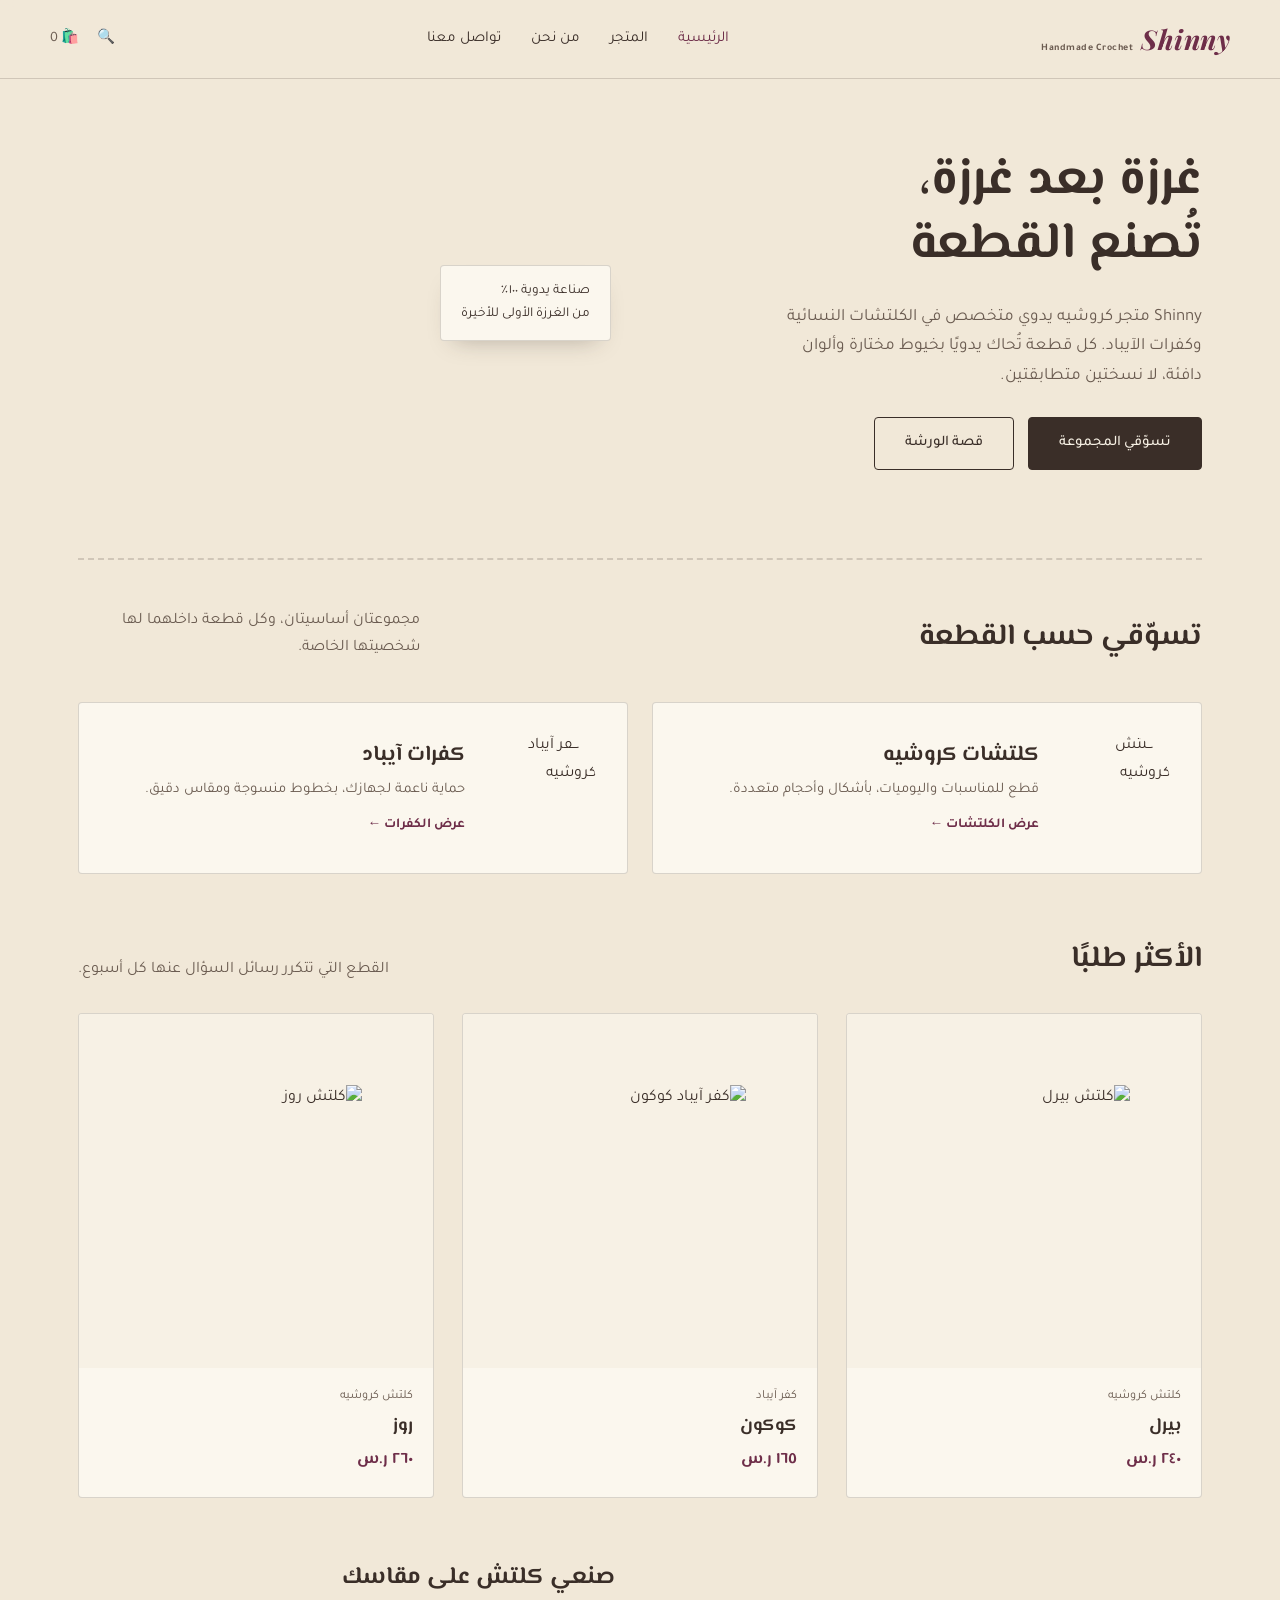
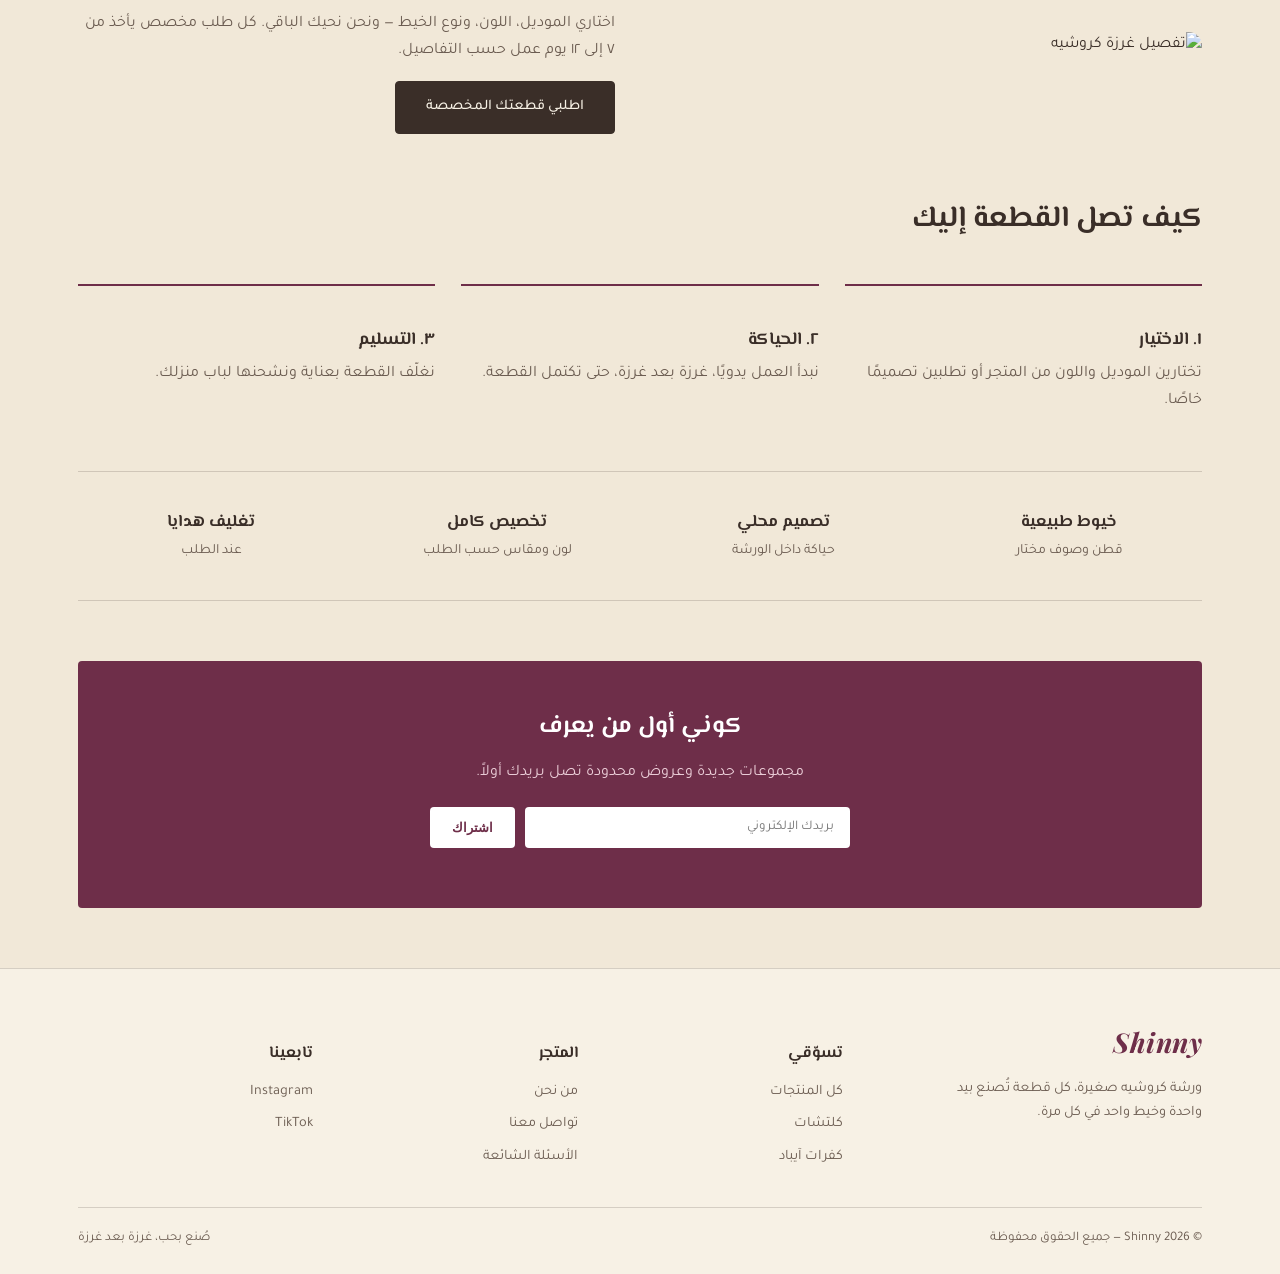
==== index.html @ a29f2c4e "Add files via upload" ====
<!DOCTYPE html>
<html lang="ar" dir="rtl">
<head>
<meta charset="UTF-8">
<meta name="viewport" content="width=device-width, initial-scale=1.0">
<title>Shinny | كروشيه يدوي بالكامل</title>
<meta name="description" content="Shinny: كلتشات وكفرات آيباد كروشيه، مصنوعة يدويًا قطعة بقطعة.">
<link rel="stylesheet" href="style.css">
</head>
<body>

<header class="site-header">
  <div class="wrap header-row">
    <a href="index.html" class="logo"><em>Shinny</em><span>Handmade Crochet</span></a>
    <nav class="main-nav">
      <ul>
        <li><a href="index.html" class="active">الرئيسية</a></li>
        <li><a href="shop.html">المتجر</a></li>
        <li><a href="about.html">من نحن</a></li>
        <li><a href="contact.html">تواصل معنا</a></li>
      </ul>
    </nav>
    <div class="header-icons">
      <span>🔍</span><span>🛍️ 0</span>
    </div>
    <button class="burger" aria-label="القائمة">☰</button>
  </div>
</header>

<main class="wrap">

  <section class="hero">
    <div>
      <h1>غرزة بعد غرزة، تُصنع القطعة</h1>
      <p class="lede">Shinny متجر كروشيه يدوي متخصص في الكلتشات النسائية وكفرات الآيباد. كل قطعة تُحاك يدويًا بخيوط مختارة وألوان دافئة، لا نسختين متطابقتين.</p>
      <div style="display:flex; gap:14px; margin-top:26px; flex-wrap:wrap;">
        <a href="shop.html" class="btn btn-dark">تسوّقي المجموعة</a>
        <a href="about.html" class="btn btn-outline">قصة الورشة</a>
      </div>
    </div>
    <div class="hero-art">
      <img src="assets/hero-motif.svg" alt="غرزة كروشيه دائرية">
      <div class="tag">صناعة يدوية ١٠٠٪<br>من الغرزة الأولى للأخيرة</div>
    </div>
  </section>

  <hr class="stitch-rule">

  <section>
    <div class="section-head">
      <h2>تسوّقي حسب القطعة</h2>
      <p>مجموعتان أساسيتان، وكل قطعة داخلهما لها شخصيتها الخاصة.</p>
    </div>
    <div class="cat-grid">
      <a class="cat-card" href="shop.html#clutch">
        <img src="assets/clutch-rose.svg" alt="كلتش كروشيه">
        <div>
          <h3>كلتشات كروشيه</h3>
          <p>قطع للمناسبات واليوميات، بأشكال وأحجام متعددة.</p>
          <span class="go">عرض الكلتشات ←</span>
        </div>
      </a>
      <a class="cat-card" href="shop.html#ipad">
        <img src="assets/case-mira.svg" alt="كفر آيباد كروشيه">
        <div>
          <h3>كفرات آيباد</h3>
          <p>حماية ناعمة لجهازك، بخطوط منسوجة ومقاس دقيق.</p>
          <span class="go">عرض الكفرات ←</span>
        </div>
      </a>
    </div>
  </section>

  <section>
    <div class="section-head">
      <h2>الأكثر طلبًا</h2>
      <p>القطع التي تتكرر رسائل السؤال عنها كل أسبوع.</p>
    </div>
    <div class="product-grid">

      <a class="product-card" href="product.html?item=pearl">
        <div class="thumb"><img src="assets/clutch-pearl.svg" alt="كلتش بيرل"></div>
        <div class="product-body">
          <span class="kicker">كلتش كروشيه</span>
          <h3>بيرل</h3>
          <span class="price">٢٤٠ ر.س</span>
        </div>
      </a>

      <a class="product-card" href="product.html?item=cocoon">
        <div class="thumb"><img src="assets/case-cocoon.svg" alt="كفر آيباد كوكون"></div>
        <div class="product-body">
          <span class="kicker">كفر آيباد</span>
          <h3>كوكون</h3>
          <span class="price">١٦٥ ر.س</span>
        </div>
      </a>

      <a class="product-card" href="product.html?item=rose">
        <div class="thumb"><img src="assets/clutch-rose.svg" alt="كلتش روز"></div>
        <div class="product-body">
          <span class="kicker">كلتش كروشيه</span>
          <h3>روز</h3>
          <span class="price">٢٦٠ ر.س</span>
        </div>
      </a>

    </div>
  </section>

  <section class="split">
    <img src="assets/clutch-hala.svg" alt="تفصيل غرزة كروشيه">
    <div>
      <h2>صنعي كلتش على مقاسك</h2>
      <p>اختاري الموديل، اللون، ونوع الخيط — ونحن نحيك الباقي. كل طلب مخصص يأخذ من ٧ إلى ١٢ يوم عمل حسب التفاصيل.</p>
      <a href="contact.html" class="btn btn-dark">اطلبي قطعتك المخصصة</a>
    </div>
  </section>

  <section>
    <div class="section-head"><h2>كيف تصل القطعة إليك</h2></div>
    <div class="steps">
      <div class="step">
        <h4>١. الاختيار</h4>
        <p>تختارين الموديل واللون من المتجر أو تطلبين تصميمًا خاصًا.</p>
      </div>
      <div class="step">
        <h4>٢. الحياكة</h4>
        <p>نبدأ العمل يدويًا، غرزة بعد غرزة، حتى تكتمل القطعة.</p>
      </div>
      <div class="step">
        <h4>٣. التسليم</h4>
        <p>نغلّف القطعة بعناية ونشحنها لباب منزلك.</p>
      </div>
    </div>
  </section>

  <div class="info-bar">
    <div><strong>خيوط طبيعية</strong>قطن وصوف مختار</div>
    <div><strong>تصميم محلي</strong>حياكة داخل الورشة</div>
    <div><strong>تخصيص كامل</strong>لون ومقاس حسب الطلب</div>
    <div><strong>تغليف هدايا</strong>عند الطلب</div>
  </div>

  <section class="newsletter">
    <h2>كوني أول من يعرف</h2>
    <p>مجموعات جديدة وعروض محدودة تصل بريدك أولاً.</p>
    <form data-demo-form>
      <input type="email" placeholder="بريدك الإلكتروني" required>
      <button type="submit">اشتراك</button>
    </form>
    <p class="form-note" style="margin-top:10px; color:#fff; font-size:.85rem;"></p>
  </section>

</main>

<footer class="site-footer">
  <div class="wrap">
    <div class="footer-grid">
      <div>
        <a href="index.html" class="logo"><em>Shinny</em></a>
        <p style="margin-top:12px;">ورشة كروشيه صغيرة، كل قطعة تُصنع بيد واحدة وخيط واحد في كل مرة.</p>
      </div>
      <div>
        <h4>تسوّقي</h4>
        <ul>
          <li><a href="shop.html">كل المنتجات</a></li>
          <li><a href="shop.html#clutch">كلتشات</a></li>
          <li><a href="shop.html#ipad">كفرات آيباد</a></li>
        </ul>
      </div>
      <div>
        <h4>المتجر</h4>
        <ul>
          <li><a href="about.html">من نحن</a></li>
          <li><a href="contact.html">تواصل معنا</a></li>
          <li><a href="contact.html#faq">الأسئلة الشائعة</a></li>
        </ul>
      </div>
      <div>
        <h4>تابعينا</h4>
        <ul>
          <li><a href="#">Instagram</a></li>
          <li><a href="#">TikTok</a></li>
        </ul>
      </div>
    </div>
    <div class="footer-bottom">
      <span>© 2026 Shinny — جميع الحقوق محفوظة</span>
      <span>صُنع بحب، غرزة بعد غرزة</span>
    </div>
  </div>
</footer>

<script src="script.js"></script>
</body>
</html>
---- style.css ----
@import url('https://fonts.googleapis.com/css2?family=El+Messiri:wght@500;600;700&family=Tajawal:wght@300;400;500;700&family=Playfair+Display:ital@1&display=swap');

:root{
  --bg: #F1E8D8;
  --bg-soft: #F7F1E5;
  --ink: #3A2E28;
  --ink-soft: #6B5C51;
  --rose: #B15578;
  --rose-deep: #6E2E49;
  --olive: #7C8C4C;
  --mustard: #B9822F;
  --line: rgba(58,46,40,.18);
  --card: #FBF7EE;
  --radius: 4px;
  --maxw: 1180px;
}

*{ box-sizing:border-box; }
html{ scroll-behavior:smooth; }
body{
  margin:0;
  background:var(--bg);
  color:var(--ink);
  font-family:'Tajawal', sans-serif;
  font-size:16px;
  line-height:1.7;
  direction:rtl;
}
h1,h2,h3, .logo, .price, .stitch-label{ font-family:'El Messiri', 'Tajawal', sans-serif; }
h1,h2,h3{ margin:0 0 .5em; font-weight:700; color:var(--ink); }
p{ margin:0 0 1em; color:var(--ink-soft); }
a{ color:inherit; text-decoration:none; }
img, svg{ display:block; max-width:100%; }
ul{ margin:0; padding:0; list-style:none; }

.wrap{ max-width:var(--maxw); margin:0 auto; padding:0 28px; }

/* ---- stitched divider ---- */
.stitch-rule{
  border:none;
  border-top:2px dashed var(--line);
  margin:3rem 0;
}

/* ---- header ---- */
.site-header{
  position:sticky; top:0; z-index:50;
  background:rgba(241,232,216,.92);
  backdrop-filter:blur(6px);
  border-bottom:1px solid var(--line);
}
.header-row{
  display:flex; align-items:center; justify-content:space-between;
  padding:16px 0;
}
.logo{
  font-size:1.7rem; font-weight:700; letter-spacing:.5px;
  display:flex; align-items:baseline; gap:8px;
}
.logo em{
  font-family:'Playfair Display', serif; font-style:italic; color:var(--rose-deep);
  direction:ltr;
}
.logo span{ font-size:.62rem; color:var(--ink-soft); font-family:'Tajawal'; }
.main-nav ul{ display:flex; gap:30px; }
.main-nav a{
  font-size:.95rem; color:var(--ink); position:relative; padding:4px 0;
}
.main-nav a.active, .main-nav a:hover{ color:var(--rose-deep); }
.header-icons{ display:flex; gap:18px; font-size:.9rem; color:var(--ink-soft); }
.burger{ display:none; background:none; border:none; font-size:1.4rem; color:var(--ink); cursor:pointer; }

@media (max-width:820px){
  .main-nav{
    position:absolute; inset-inline:0; top:100%;
    background:var(--bg-soft); border-bottom:1px solid var(--line);
    padding:10px 0; display:none;
  }
  .main-nav.open{ display:block; }
  .main-nav ul{ flex-direction:column; gap:0; }
  .main-nav a{ display:block; padding:12px 28px; border-top:1px solid var(--line); }
  .burger{ display:block; }
}

/* ---- buttons ---- */
.btn{
  display:inline-block; padding:13px 30px; border-radius:var(--radius);
  border:1.5px solid var(--ink); font-size:.92rem; font-weight:500;
  transition:background .2s, color .2s;
}
.btn-dark{ background:var(--ink); color:var(--bg-soft); border-color:var(--ink); }
.btn-dark:hover{ background:var(--rose-deep); border-color:var(--rose-deep); }
.btn-outline:hover{ background:var(--ink); color:var(--bg-soft); }

/* ---- hero ---- */
.hero{
  display:grid; grid-template-columns:1.05fr .95fr; gap:40px; align-items:center;
  padding:70px 0 40px;
}
.hero h1{ font-size:clamp(2.1rem, 4vw, 3.4rem); line-height:1.25; max-width:11.5ch; }
.hero p.lede{ font-size:1.08rem; max-width:44ch; }
.hero-art{ position:relative; }
.hero-art img, .hero-art svg{ border-radius:50%; box-shadow:0 30px 60px -25px rgba(58,46,40,.4); }
.hero-art .tag{
  position:absolute; bottom:-18px; right:-18px;
  background:var(--card); border:1px solid var(--line);
  padding:14px 20px; border-radius:var(--radius);
  font-size:.85rem; box-shadow:0 12px 24px -14px rgba(58,46,40,.35);
}
@media (max-width:820px){
  .hero{ grid-template-columns:1fr; padding-top:36px; text-align:center; }
  .hero p.lede{ margin-inline:auto; }
  .hero-art{ order:-1; max-width:320px; margin:0 auto 20px; }
}

/* ---- section headings ---- */
.section-head{ display:flex; justify-content:space-between; align-items:end; margin-bottom:28px; gap:20px; flex-wrap:wrap; }
.section-head h2{ font-size:1.85rem; margin:0; }
.section-head p{ margin:0; max-width:38ch; }

/* ---- category tiles ---- */
.cat-grid{ display:grid; grid-template-columns:1fr 1fr; gap:24px; margin:40px 0 60px; }
.cat-card{
  position:relative; background:var(--card); border:1px solid var(--line); border-radius:var(--radius);
  padding:30px; display:flex; align-items:center; gap:22px; overflow:hidden;
}
.cat-card img, .cat-card svg{ width:110px; height:110px; flex:none; border-radius:50%; }
.cat-card h3{ font-size:1.35rem; margin-bottom:.2em; }
.cat-card p{ font-size:.92rem; margin-bottom:.6em; }
.cat-card .go{ font-size:.85rem; color:var(--rose-deep); font-weight:700; }
@media (max-width:700px){ .cat-grid{ grid-template-columns:1fr; } }

/* ---- product grid ---- */
.filter-row{ display:flex; gap:10px; margin-bottom:30px; flex-wrap:wrap; }
.filter-row button{
  background:none; border:1.5px solid var(--line); border-radius:20px; padding:8px 20px;
  font-family:'Tajawal'; font-size:.88rem; color:var(--ink-soft); cursor:pointer;
}
.filter-row button.active{ background:var(--ink); border-color:var(--ink); color:var(--bg-soft); }

.product-grid{ display:grid; grid-template-columns:repeat(3, 1fr); gap:28px; }
@media (max-width:900px){ .product-grid{ grid-template-columns:repeat(2, 1fr); } }
@media (max-width:560px){ .product-grid{ grid-template-columns:1fr; } }

.product-card{ background:var(--card); border:1px solid var(--line); border-radius:var(--radius); overflow:hidden; }
.product-card .thumb{ aspect-ratio:1/1; background:var(--bg-soft); display:flex; align-items:center; justify-content:center; padding:26px; }
.product-card .thumb img, .product-card .thumb svg{ width:70%; height:70%; }
.product-body{ padding:18px 20px 22px; }
.product-body .kicker{ font-size:.78rem; color:var(--ink-soft); margin-bottom:.3em; display:block; }
.product-body h3{ font-size:1.12rem; margin-bottom:.25em; }
.product-body .price{ font-size:1.02rem; color:var(--rose-deep); font-weight:700; }
.product-body .desc{ font-size:.88rem; margin:.4em 0 .8em; }

/* ---- feature split ---- */
.split{ display:grid; grid-template-columns:1fr 1fr; gap:50px; align-items:center; padding:60px 0; }
.split img, .split svg{ border-radius:16px; }
@media (max-width:820px){ .split{ grid-template-columns:1fr; padding:40px 0; } }

/* ---- steps ---- */
.steps{ display:grid; grid-template-columns:repeat(3,1fr); gap:26px; margin:40px 0; }
.step{ border-top:2px solid var(--rose-deep); padding-top:16px; }
.step h4{ font-family:'El Messiri'; font-size:1.1rem; margin-bottom:.3em; }
@media (max-width:700px){ .steps{ grid-template-columns:1fr; } }

/* ---- testimonials / info bar ---- */
.info-bar{ display:grid; grid-template-columns:repeat(4,1fr); gap:20px; padding:36px 0; border-top:1px solid var(--line); border-bottom:1px solid var(--line); }
.info-bar div{ text-align:center; font-size:.88rem; color:var(--ink-soft); }
.info-bar strong{ display:block; font-family:'El Messiri'; font-size:1.05rem; color:var(--ink); margin-bottom:.2em; }
@media (max-width:700px){ .info-bar{ grid-template-columns:1fr 1fr; } }

/* ---- newsletter ---- */
.newsletter{ background:var(--rose-deep); color:#F6E9EC; border-radius:var(--radius); padding:46px 40px; text-align:center; margin:60px 0; }
.newsletter h2{ color:#fff; }
.newsletter p{ color:#EBCED8; }
.newsletter form{ display:flex; gap:10px; max-width:420px; margin:20px auto 0; }
.newsletter input{ flex:1; padding:12px 16px; border-radius:var(--radius); border:none; font-family:'Tajawal'; }
.newsletter button{ padding:12px 22px; border-radius:var(--radius); border:none; background:#fff; color:var(--rose-deep); font-weight:700; cursor:pointer; }

/* ---- footer ---- */
.site-footer{ background:var(--bg-soft); border-top:1px solid var(--line); padding:50px 0 24px; margin-top:40px; }
.footer-grid{ display:grid; grid-template-columns:1.4fr 1fr 1fr 1fr; gap:30px; margin-bottom:30px; }
.footer-grid h4{ font-family:'El Messiri'; font-size:1rem; margin-bottom:.8em; }
.footer-grid li{ margin-bottom:.55em; font-size:.9rem; color:var(--ink-soft); }
.footer-grid p{ font-size:.9rem; max-width:32ch; }
.footer-bottom{ display:flex; justify-content:space-between; flex-wrap:wrap; gap:10px; font-size:.82rem; color:var(--ink-soft); border-top:1px solid var(--line); padding-top:20px; }
@media (max-width:820px){ .footer-grid{ grid-template-columns:1fr 1fr; } }

/* ---- page header (inner pages) ---- */
.page-head{ padding:56px 0 30px; text-align:center; }
.page-head p{ max-width:50ch; margin:0 auto; }
.breadcrumb{ font-size:.82rem; color:var(--ink-soft); margin-bottom:10px; }

/* ---- product detail ---- */
.detail{ display:grid; grid-template-columns:1fr 1fr; gap:56px; padding:20px 0 60px; }
.detail .gallery-main{ background:var(--card); border-radius:var(--radius); padding:40px; }
.detail .gallery-thumbs{ display:flex; gap:12px; margin-top:14px; }
.detail .gallery-thumbs > div{ width:70px; height:70px; border-radius:8px; background:var(--card); border:1.5px solid var(--line); padding:10px; cursor:pointer; }
.detail .gallery-thumbs > div.active{ border-color:var(--rose-deep); }
.detail-info .price{ font-size:1.5rem; display:block; margin:.3em 0 1em; }
.swatches{ display:flex; gap:10px; margin:14px 0 24px; }
.swatch{ width:34px; height:34px; border-radius:50%; border:2px solid #fff; box-shadow:0 0 0 1.5px var(--line); cursor:pointer; }
.acc{ border-top:1px solid var(--line); }
.acc-item{ border-bottom:1px solid var(--line); padding:16px 0; }
.acc-item summary{ cursor:pointer; font-weight:700; font-family:'El Messiri'; list-style:none; display:flex; justify-content:space-between; }
.acc-item summary::-webkit-details-marker{ display:none; }

/* ---- about ---- */
.timeline{ display:grid; gap:0; margin:30px 0; }
.tl-item{ display:grid; grid-template-columns:120px 1fr; gap:24px; padding:22px 0; border-top:1px dashed var(--line); }
.tl-item .yr{ font-family:'El Messiri'; font-size:1.2rem; color:var(--rose-deep); }
.values{ display:grid; grid-template-columns:repeat(3,1fr); gap:24px; margin:40px 0; }
.value-card{ background:var(--card); border:1px solid var(--line); border-radius:var(--radius); padding:26px; text-align:center; }
@media (max-width:700px){ .values{ grid-template-columns:1fr; } .tl-item{ grid-template-columns:80px 1fr; } }

/* ---- contact ---- */
.contact-grid{ display:grid; grid-template-columns:.9fr 1.1fr; gap:50px; padding:20px 0 70px; }
.contact-grid form{ display:grid; gap:16px; }
.contact-grid label{ font-size:.88rem; color:var(--ink-soft); display:block; margin-bottom:6px; }
.contact-grid input, .contact-grid textarea{
  width:100%; padding:13px 14px; border:1.5px solid var(--line); border-radius:var(--radius);
  font-family:'Tajawal'; background:var(--card); color:var(--ink);
}
.contact-info li{ display:flex; gap:14px; margin-bottom:22px; font-size:.95rem; }
.contact-info .ic{ width:38px; height:38px; border-radius:50%; background:var(--card); border:1px solid var(--line); display:flex; align-items:center; justify-content:center; flex:none; }
.faq-list{ margin-top:20px; }
@media (max-width:820px){ .contact-grid{ grid-template-columns:1fr; } }
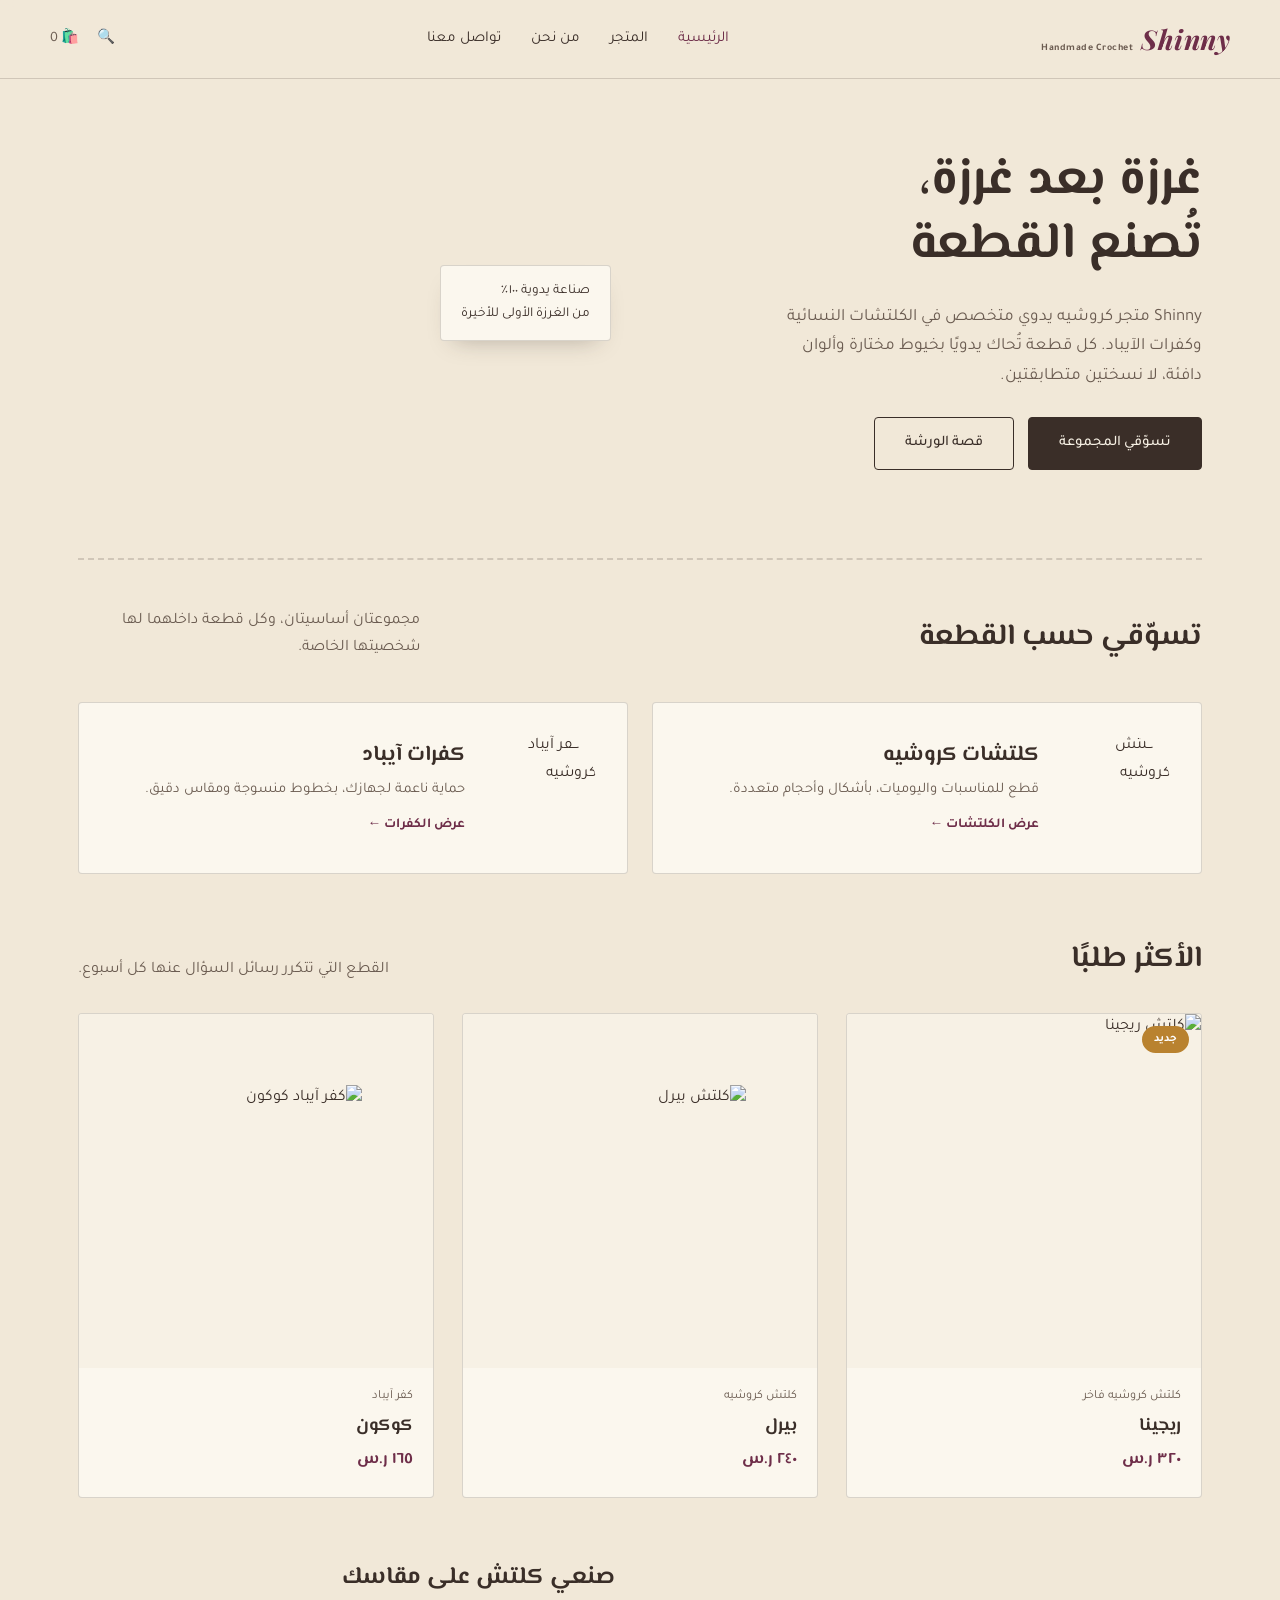
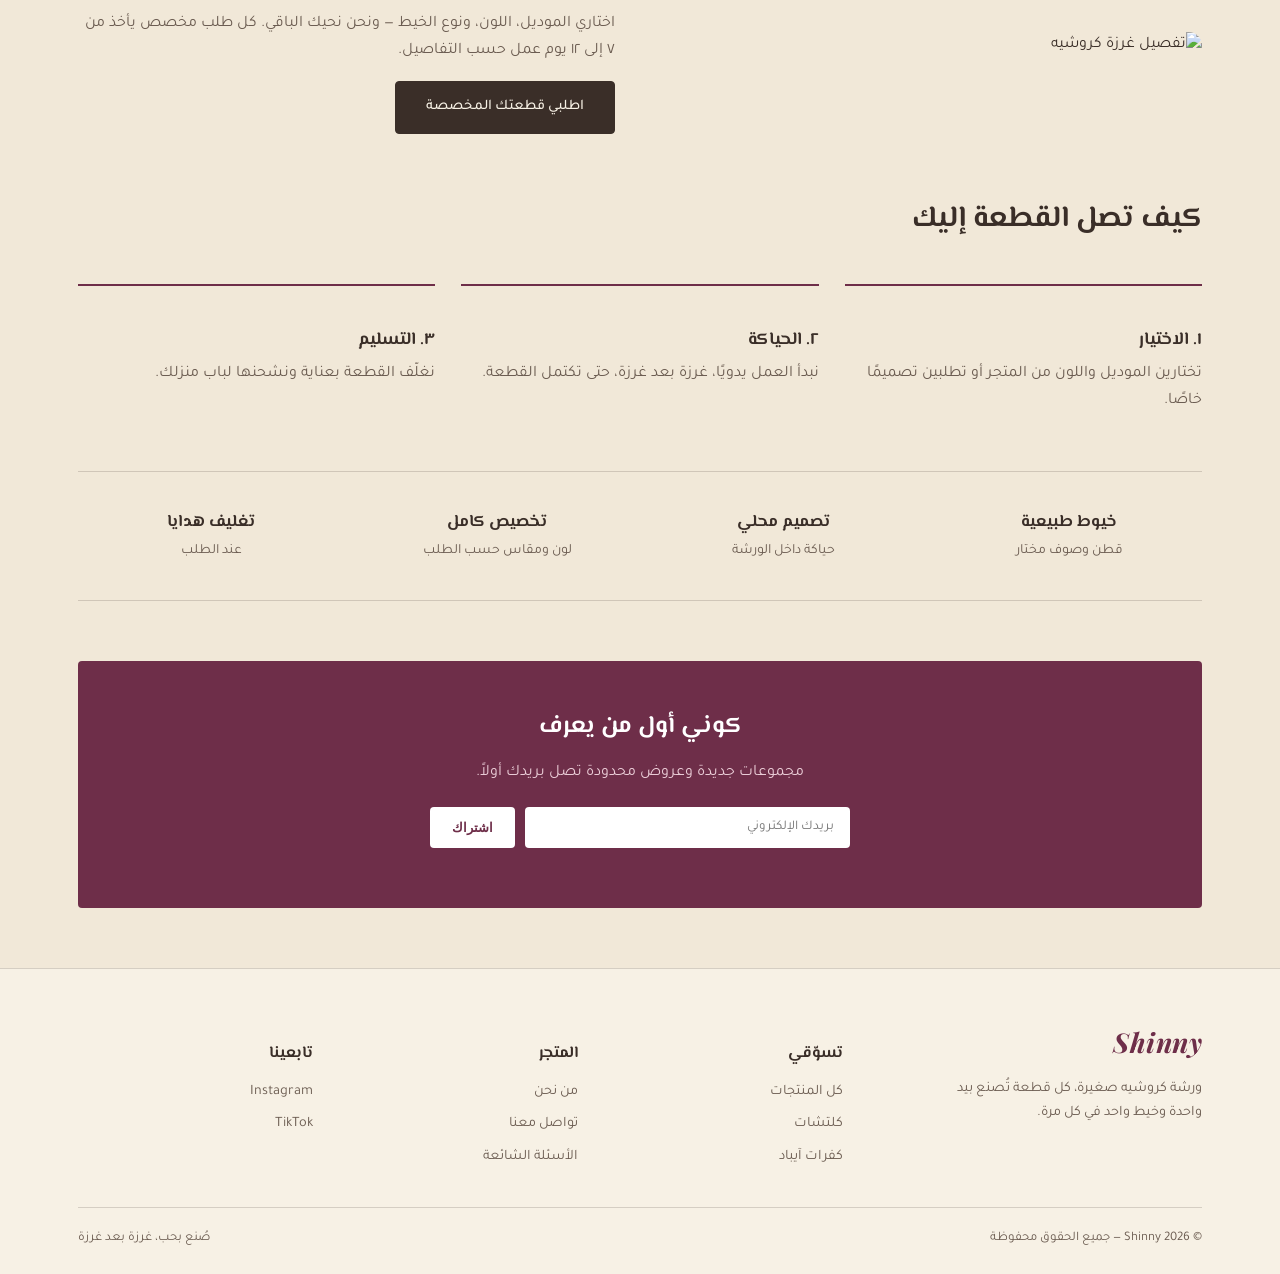
==== commit 8ff581a5: "Add files via upload" ====
--- a/index.html
+++ b/index.html
@@ -78,6 +78,16 @@
     </div>
     <div class="product-grid">
 
+      <a class="product-card" href="product.html?item=regina">
+        <span class="badge-new">جديد</span>
+        <div class="thumb photo"><img src="assets/photos/regina-1.jpg" alt="كلتش ريجينا"></div>
+        <div class="product-body">
+          <span class="kicker">كلتش كروشيه فاخر</span>
+          <h3>ريجينا</h3>
+          <span class="price">٣٢٠ ر.س</span>
+        </div>
+      </a>
+
       <a class="product-card" href="product.html?item=pearl">
         <div class="thumb"><img src="assets/clutch-pearl.svg" alt="كلتش بيرل"></div>
         <div class="product-body">
@@ -93,15 +103,6 @@
           <span class="kicker">كفر آيباد</span>
           <h3>كوكون</h3>
           <span class="price">١٦٥ ر.س</span>
-        </div>
-      </a>
-
-      <a class="product-card" href="product.html?item=rose">
-        <div class="thumb"><img src="assets/clutch-rose.svg" alt="كلتش روز"></div>
-        <div class="product-body">
-          <span class="kicker">كلتش كروشيه</span>
-          <h3>روز</h3>
-          <span class="price">٢٦٠ ر.س</span>
         </div>
       </a>
 
@@ -192,6 +193,7 @@
   </div>
 </footer>
 
+<script src="products-data.js"></script>
 <script src="script.js"></script>
 </body>
 </html>
--- a/style.css
+++ b/style.css
@@ -142,9 +142,12 @@
 @media (max-width:900px){ .product-grid{ grid-template-columns:repeat(2, 1fr); } }
 @media (max-width:560px){ .product-grid{ grid-template-columns:1fr; } }
 
-.product-card{ background:var(--card); border:1px solid var(--line); border-radius:var(--radius); overflow:hidden; }
+.product-card{ position:relative; background:var(--card); border:1px solid var(--line); border-radius:var(--radius); overflow:hidden; }
+.badge-new{ position:absolute; top:12px; inset-inline-start:12px; background:var(--mustard); color:#fff; font-size:.72rem; padding:4px 12px; border-radius:20px; font-weight:700; z-index:2; }
 .product-card .thumb{ aspect-ratio:1/1; background:var(--bg-soft); display:flex; align-items:center; justify-content:center; padding:26px; }
 .product-card .thumb img, .product-card .thumb svg{ width:70%; height:70%; }
+.product-card .thumb.photo{ padding:0; }
+.product-card .thumb.photo img{ width:100%; height:100%; object-fit:cover; }
 .product-body{ padding:18px 20px 22px; }
 .product-body .kicker{ font-size:.78rem; color:var(--ink-soft); margin-bottom:.3em; display:block; }
 .product-body h3{ font-size:1.12rem; margin-bottom:.25em; }
@@ -193,8 +196,13 @@
 /* ---- product detail ---- */
 .detail{ display:grid; grid-template-columns:1fr 1fr; gap:56px; padding:20px 0 60px; }
 .detail .gallery-main{ background:var(--card); border-radius:var(--radius); padding:40px; }
+.detail .gallery-main.photo{ padding:0; overflow:hidden; }
+.detail .gallery-main.photo img{ width:100%; height:100%; object-fit:cover; border-radius:var(--radius); }
 .detail .gallery-thumbs{ display:flex; gap:12px; margin-top:14px; }
-.detail .gallery-thumbs > div{ width:70px; height:70px; border-radius:8px; background:var(--card); border:1.5px solid var(--line); padding:10px; cursor:pointer; }
+.detail .gallery-thumbs > div{ width:70px; height:70px; border-radius:8px; background:var(--card); border:1.5px solid var(--line); padding:10px; cursor:pointer; overflow:hidden; }
+.detail .gallery-thumbs > div img{ width:100%; height:100%; }
+.detail .gallery-thumbs > div.photo{ padding:0; }
+.detail .gallery-thumbs > div.photo img{ object-fit:cover; }
 .detail .gallery-thumbs > div.active{ border-color:var(--rose-deep); }
 .detail-info .price{ font-size:1.5rem; display:block; margin:.3em 0 1em; }
 .swatches{ display:flex; gap:10px; margin:14px 0 24px; }
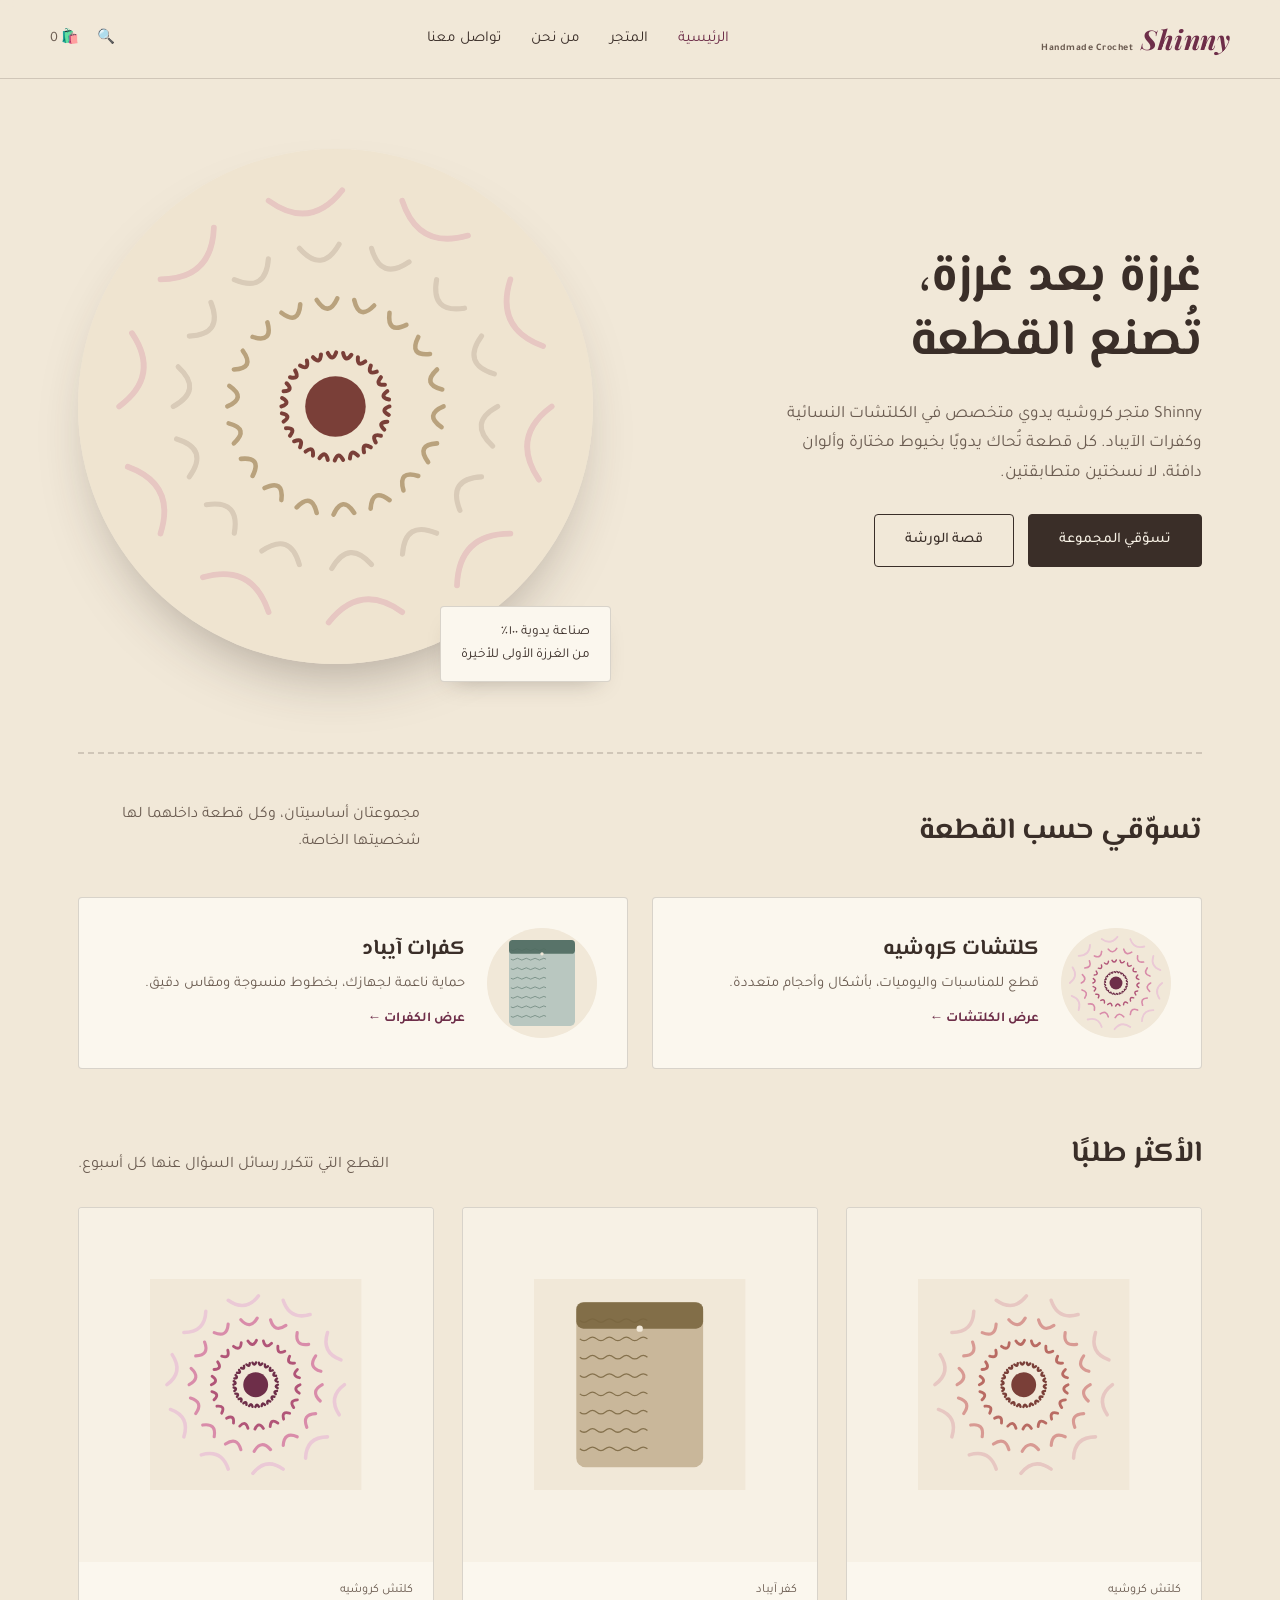
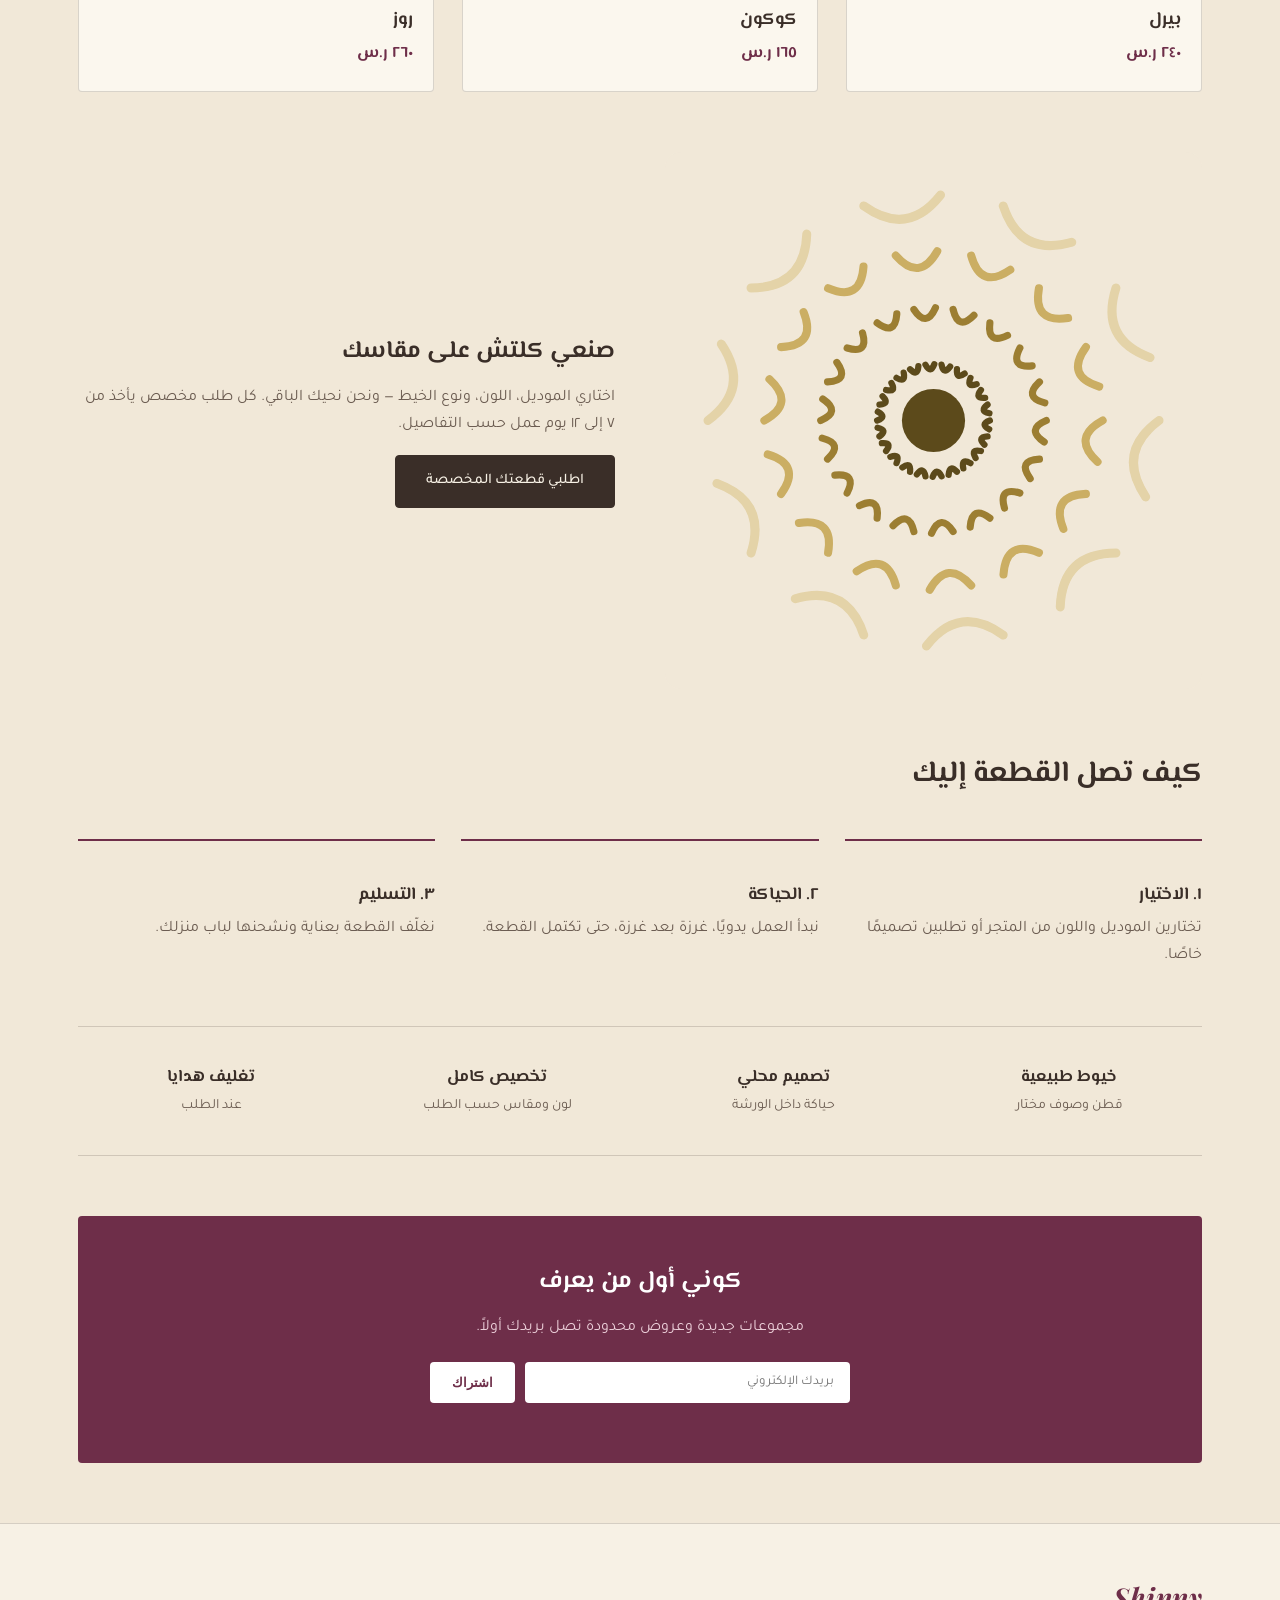
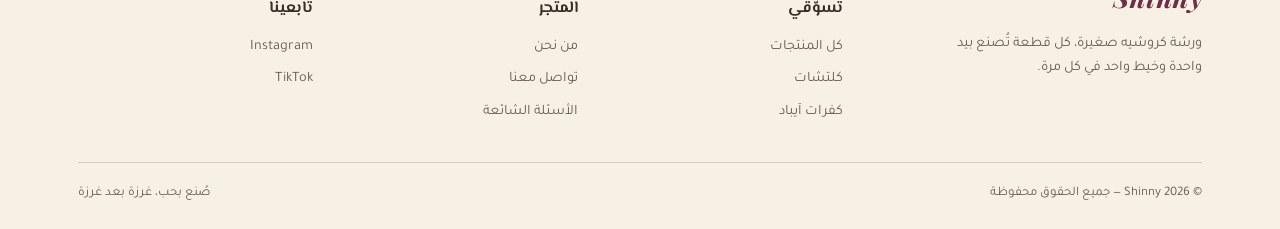
==== commit 039dd2e6: "Add files via upload" ====
--- a/index.html
+++ b/index.html
@@ -39,7 +39,7 @@
       </div>
     </div>
     <div class="hero-art">
-      <img src="assets/hero-motif.svg" alt="غرزة كروشيه دائرية">
+      <svg xmlns="http://www.w3.org/2000/svg" viewBox="0 0 900 900" role="img" aria-label="غرزة كروشيه دائرية"><rect width="900" height="900" fill="#EFE4D0"/><path d="M828.0,450.0 Q755.3,503.3 805.7,578.0" stroke="#E7C7C2" stroke-width="10.0" fill="none" stroke-linecap="round"/><path d="M755.8,672.2 Q665.7,672.6 662.5,762.6" stroke="#E7C7C2" stroke-width="10.0" fill="none" stroke-linecap="round"/><path d="M566.8,809.5 Q493.7,756.9 438.1,827.8" stroke="#E7C7C2" stroke-width="10.0" fill="none" stroke-linecap="round"/><path d="M333.2,809.5 Q305.0,723.9 218.3,748.7" stroke="#E7C7C2" stroke-width="10.0" fill="none" stroke-linecap="round"/><path d="M144.2,672.2 Q171.6,586.4 87.0,555.5" stroke="#E7C7C2" stroke-width="10.0" fill="none" stroke-linecap="round"/><path d="M72.0,450.0 Q144.7,396.7 94.3,322.0" stroke="#E7C7C2" stroke-width="10.0" fill="none" stroke-linecap="round"/><path d="M144.2,227.8 Q234.3,227.4 237.5,137.4" stroke="#E7C7C2" stroke-width="10.0" fill="none" stroke-linecap="round"/><path d="M333.2,90.5 Q406.3,143.1 461.9,72.2" stroke="#E7C7C2" stroke-width="10.0" fill="none" stroke-linecap="round"/><path d="M566.8,90.5 Q595.0,176.1 681.7,151.3" stroke="#E7C7C2" stroke-width="10.0" fill="none" stroke-linecap="round"/><path d="M755.8,227.8 Q728.4,313.6 813.0,344.5" stroke="#E7C7C2" stroke-width="10.0" fill="none" stroke-linecap="round"/><path d="M733.5,450.0 Q680.7,478.6 724.9,519.3" stroke="#D9CBB8" stroke-width="9.0" fill="none" stroke-linecap="round"/><path d="M705.4,573.0 Q645.4,575.9 667.6,631.7" stroke="#D9CBB8" stroke-width="9.0" fill="none" stroke-linecap="round"/><path d="M626.8,671.6 Q571.5,648.2 567.2,708.1" stroke="#D9CBB8" stroke-width="9.0" fill="none" stroke-linecap="round"/><path d="M513.1,726.4 Q473.4,681.3 443.6,733.4" stroke="#D9CBB8" stroke-width="9.0" fill="none" stroke-linecap="round"/><path d="M386.9,726.4 Q370.8,668.5 321.3,702.6" stroke="#D9CBB8" stroke-width="9.0" fill="none" stroke-linecap="round"/><path d="M273.2,671.6 Q283.8,612.5 224.4,621.7" stroke="#D9CBB8" stroke-width="9.0" fill="none" stroke-linecap="round"/><path d="M194.6,573.0 Q229.7,524.3 172.3,506.9" stroke="#D9CBB8" stroke-width="9.0" fill="none" stroke-linecap="round"/><path d="M166.5,450.0 Q219.3,421.4 175.1,380.7" stroke="#D9CBB8" stroke-width="9.0" fill="none" stroke-linecap="round"/><path d="M194.6,327.0 Q254.6,324.1 232.4,268.3" stroke="#D9CBB8" stroke-width="9.0" fill="none" stroke-linecap="round"/><path d="M273.2,228.4 Q328.5,251.8 332.8,191.9" stroke="#D9CBB8" stroke-width="9.0" fill="none" stroke-linecap="round"/><path d="M386.9,173.6 Q426.6,218.7 456.4,166.6" stroke="#D9CBB8" stroke-width="9.0" fill="none" stroke-linecap="round"/><path d="M513.1,173.6 Q529.2,231.5 578.7,197.4" stroke="#D9CBB8" stroke-width="9.0" fill="none" stroke-linecap="round"/><path d="M626.8,228.4 Q616.2,287.5 675.6,278.3" stroke="#D9CBB8" stroke-width="9.0" fill="none" stroke-linecap="round"/><path d="M705.4,327.0 Q670.3,375.7 727.7,393.1" stroke="#D9CBB8" stroke-width="9.0" fill="none" stroke-linecap="round"/><path d="M639.0,450.0 Q604.3,464.9 635.5,486.1" stroke="#B9A27D" stroke-width="8.0" fill="none" stroke-linecap="round"/><path d="M627.6,514.6 Q589.9,516.7 612.0,547.3" stroke="#B9A27D" stroke-width="8.0" fill="none" stroke-linecap="round"/><path d="M594.8,571.5 Q558.6,560.5 568.9,596.9" stroke="#B9A27D" stroke-width="8.0" fill="none" stroke-linecap="round"/><path d="M544.5,613.7 Q514.3,591.0 511.5,628.7" stroke="#B9A27D" stroke-width="8.0" fill="none" stroke-linecap="round"/><path d="M482.8,636.1 Q462.2,604.5 446.7,639.0" stroke="#B9A27D" stroke-width="8.0" fill="none" stroke-linecap="round"/><path d="M417.2,636.1 Q408.6,599.3 382.3,626.4" stroke="#B9A27D" stroke-width="8.0" fill="none" stroke-linecap="round"/><path d="M355.5,613.7 Q360.0,576.2 326.0,592.6" stroke="#B9A27D" stroke-width="8.0" fill="none" stroke-linecap="round"/><path d="M305.2,571.5 Q322.3,537.8 284.7,541.6" stroke="#B9A27D" stroke-width="8.0" fill="none" stroke-linecap="round"/><path d="M272.4,514.6 Q300.0,488.8 263.3,479.6" stroke="#B9A27D" stroke-width="8.0" fill="none" stroke-linecap="round"/><path d="M261.0,450.0 Q295.7,435.1 264.5,413.9" stroke="#B9A27D" stroke-width="8.0" fill="none" stroke-linecap="round"/><path d="M272.4,385.4 Q310.1,383.3 288.0,352.7" stroke="#B9A27D" stroke-width="8.0" fill="none" stroke-linecap="round"/><path d="M305.2,328.5 Q341.4,339.5 331.1,303.1" stroke="#B9A27D" stroke-width="8.0" fill="none" stroke-linecap="round"/><path d="M355.5,286.3 Q385.7,309.0 388.5,271.3" stroke="#B9A27D" stroke-width="8.0" fill="none" stroke-linecap="round"/><path d="M417.2,263.9 Q437.8,295.5 453.3,261.0" stroke="#B9A27D" stroke-width="8.0" fill="none" stroke-linecap="round"/><path d="M482.8,263.9 Q491.4,300.7 517.7,273.6" stroke="#B9A27D" stroke-width="8.0" fill="none" stroke-linecap="round"/><path d="M544.5,286.3 Q540.0,323.8 574.0,307.4" stroke="#B9A27D" stroke-width="8.0" fill="none" stroke-linecap="round"/><path d="M594.8,328.5 Q577.7,362.2 615.3,358.4" stroke="#B9A27D" stroke-width="8.0" fill="none" stroke-linecap="round"/><path d="M627.6,385.4 Q600.0,411.2 636.7,420.4" stroke="#B9A27D" stroke-width="8.0" fill="none" stroke-linecap="round"/><path d="M544.5,450.0 Q527.3,456.1 543.3,464.8" stroke="#7A3F38" stroke-width="7.0" fill="none" stroke-linecap="round"/><path d="M540.7,476.6 Q522.4,477.6 535.4,490.5" stroke="#7A3F38" stroke-width="7.0" fill="none" stroke-linecap="round"/><path d="M529.5,501.1 Q511.7,496.9 520.5,512.9" stroke="#7A3F38" stroke-width="7.0" fill="none" stroke-linecap="round"/><path d="M511.9,521.4 Q496.0,512.4 500.0,530.2" stroke="#7A3F38" stroke-width="7.0" fill="none" stroke-linecap="round"/><path d="M489.3,536.0 Q476.6,522.8 475.3,541.0" stroke="#7A3F38" stroke-width="7.0" fill="none" stroke-linecap="round"/><path d="M463.4,543.5 Q455.0,527.3 448.7,544.5" stroke="#7A3F38" stroke-width="7.0" fill="none" stroke-linecap="round"/><path d="M436.6,543.5 Q433.0,525.6 422.1,540.3" stroke="#7A3F38" stroke-width="7.0" fill="none" stroke-linecap="round"/><path d="M410.7,536.0 Q412.4,517.7 397.8,528.8" stroke="#7A3F38" stroke-width="7.0" fill="none" stroke-linecap="round"/><path d="M388.1,521.4 Q394.8,504.4 377.7,510.9" stroke="#7A3F38" stroke-width="7.0" fill="none" stroke-linecap="round"/><path d="M370.5,501.1 Q381.7,486.7 363.5,488.0" stroke="#7A3F38" stroke-width="7.0" fill="none" stroke-linecap="round"/><path d="M359.3,476.6 Q374.2,465.9 356.3,462.1" stroke="#7A3F38" stroke-width="7.0" fill="none" stroke-linecap="round"/><path d="M355.5,450.0 Q372.7,443.9 356.7,435.2" stroke="#7A3F38" stroke-width="7.0" fill="none" stroke-linecap="round"/><path d="M359.3,423.4 Q377.6,422.4 364.6,409.5" stroke="#7A3F38" stroke-width="7.0" fill="none" stroke-linecap="round"/><path d="M370.5,398.9 Q388.3,403.1 379.5,387.1" stroke="#7A3F38" stroke-width="7.0" fill="none" stroke-linecap="round"/><path d="M388.1,378.6 Q404.0,387.6 400.0,369.8" stroke="#7A3F38" stroke-width="7.0" fill="none" stroke-linecap="round"/><path d="M410.7,364.0 Q423.4,377.2 424.7,359.0" stroke="#7A3F38" stroke-width="7.0" fill="none" stroke-linecap="round"/><path d="M436.6,356.5 Q445.0,372.7 451.3,355.5" stroke="#7A3F38" stroke-width="7.0" fill="none" stroke-linecap="round"/><path d="M463.4,356.5 Q467.0,374.4 477.9,359.7" stroke="#7A3F38" stroke-width="7.0" fill="none" stroke-linecap="round"/><path d="M489.3,364.0 Q487.6,382.3 502.2,371.2" stroke="#7A3F38" stroke-width="7.0" fill="none" stroke-linecap="round"/><path d="M511.9,378.6 Q505.2,395.6 522.3,389.1" stroke="#7A3F38" stroke-width="7.0" fill="none" stroke-linecap="round"/><path d="M529.5,398.9 Q518.3,413.3 536.5,412.0" stroke="#7A3F38" stroke-width="7.0" fill="none" stroke-linecap="round"/><path d="M540.7,423.4 Q525.8,434.1 543.7,437.9" stroke="#7A3F38" stroke-width="7.0" fill="none" stroke-linecap="round"/><circle cx="450.0" cy="450.0" r="52.9" fill="#7A3F38"/></svg>
       <div class="tag">صناعة يدوية ١٠٠٪<br>من الغرزة الأولى للأخيرة</div>
     </div>
   </section>
@@ -53,7 +53,7 @@
     </div>
     <div class="cat-grid">
       <a class="cat-card" href="shop.html#clutch">
-        <img src="assets/clutch-rose.svg" alt="كلتش كروشيه">
+        <svg xmlns="http://www.w3.org/2000/svg" viewBox="0 0 600 600" role="img" aria-label="كلتش كروشيه"><rect width="600" height="600" fill="#F1E8D8"/><path d="M552.0,300.0 Q503.6,335.5 537.1,385.4" stroke="#EBC9D6" stroke-width="10.0" fill="none" stroke-linecap="round"/><path d="M503.9,448.1 Q443.8,448.4 441.6,508.4" stroke="#EBC9D6" stroke-width="10.0" fill="none" stroke-linecap="round"/><path d="M377.9,539.7 Q329.1,504.6 292.1,551.9" stroke="#EBC9D6" stroke-width="10.0" fill="none" stroke-linecap="round"/><path d="M222.1,539.7 Q203.3,482.6 145.5,499.1" stroke="#EBC9D6" stroke-width="10.0" fill="none" stroke-linecap="round"/><path d="M96.1,448.1 Q114.4,390.9 58.0,370.3" stroke="#EBC9D6" stroke-width="10.0" fill="none" stroke-linecap="round"/><path d="M48.0,300.0 Q96.4,264.5 62.9,214.6" stroke="#EBC9D6" stroke-width="10.0" fill="none" stroke-linecap="round"/><path d="M96.1,151.9 Q156.2,151.6 158.4,91.6" stroke="#EBC9D6" stroke-width="10.0" fill="none" stroke-linecap="round"/><path d="M222.1,60.3 Q270.9,95.4 307.9,48.1" stroke="#EBC9D6" stroke-width="10.0" fill="none" stroke-linecap="round"/><path d="M377.9,60.3 Q396.7,117.4 454.5,100.9" stroke="#EBC9D6" stroke-width="10.0" fill="none" stroke-linecap="round"/><path d="M503.9,151.9 Q485.6,209.1 542.0,229.7" stroke="#EBC9D6" stroke-width="10.0" fill="none" stroke-linecap="round"/><path d="M489.0,300.0 Q453.8,319.1 483.3,346.2" stroke="#D98CAA" stroke-width="9.0" fill="none" stroke-linecap="round"/><path d="M470.3,382.0 Q430.3,383.9 445.1,421.1" stroke="#D98CAA" stroke-width="9.0" fill="none" stroke-linecap="round"/><path d="M417.8,447.8 Q381.0,432.1 378.2,472.1" stroke="#D98CAA" stroke-width="9.0" fill="none" stroke-linecap="round"/><path d="M342.1,484.3 Q315.6,454.2 295.8,489.0" stroke="#D98CAA" stroke-width="9.0" fill="none" stroke-linecap="round"/><path d="M257.9,484.3 Q247.2,445.7 214.2,468.4" stroke="#D98CAA" stroke-width="9.0" fill="none" stroke-linecap="round"/><path d="M182.2,447.8 Q189.2,408.4 149.6,414.5" stroke="#D98CAA" stroke-width="9.0" fill="none" stroke-linecap="round"/><path d="M129.7,382.0 Q153.2,349.5 114.8,337.9" stroke="#D98CAA" stroke-width="9.0" fill="none" stroke-linecap="round"/><path d="M111.0,300.0 Q146.2,280.9 116.7,253.8" stroke="#D98CAA" stroke-width="9.0" fill="none" stroke-linecap="round"/><path d="M129.7,218.0 Q169.7,216.1 154.9,178.9" stroke="#D98CAA" stroke-width="9.0" fill="none" stroke-linecap="round"/><path d="M182.2,152.2 Q219.0,167.9 221.8,127.9" stroke="#D98CAA" stroke-width="9.0" fill="none" stroke-linecap="round"/><path d="M257.9,115.7 Q284.4,145.8 304.2,111.0" stroke="#D98CAA" stroke-width="9.0" fill="none" stroke-linecap="round"/><path d="M342.1,115.7 Q352.8,154.3 385.8,131.6" stroke="#D98CAA" stroke-width="9.0" fill="none" stroke-linecap="round"/><path d="M417.8,152.2 Q410.8,191.6 450.4,185.5" stroke="#D98CAA" stroke-width="9.0" fill="none" stroke-linecap="round"/><path d="M470.3,218.0 Q446.8,250.5 485.2,262.1" stroke="#D98CAA" stroke-width="9.0" fill="none" stroke-linecap="round"/><path d="M426.0,300.0 Q402.8,309.9 423.7,324.0" stroke="#B15578" stroke-width="8.0" fill="none" stroke-linecap="round"/><path d="M418.4,343.1 Q393.3,344.5 408.0,364.9" stroke="#B15578" stroke-width="8.0" fill="none" stroke-linecap="round"/><path d="M396.5,381.0 Q372.4,373.7 379.3,397.9" stroke="#B15578" stroke-width="8.0" fill="none" stroke-linecap="round"/><path d="M363.0,409.1 Q342.8,394.0 341.0,419.1" stroke="#B15578" stroke-width="8.0" fill="none" stroke-linecap="round"/><path d="M321.9,424.1 Q308.1,403.0 297.8,426.0" stroke="#B15578" stroke-width="8.0" fill="none" stroke-linecap="round"/><path d="M278.1,424.1 Q272.4,399.6 254.8,417.6" stroke="#B15578" stroke-width="8.0" fill="none" stroke-linecap="round"/><path d="M237.0,409.1 Q240.0,384.1 217.3,395.1" stroke="#B15578" stroke-width="8.0" fill="none" stroke-linecap="round"/><path d="M203.5,381.0 Q214.9,358.5 189.8,361.1" stroke="#B15578" stroke-width="8.0" fill="none" stroke-linecap="round"/><path d="M181.6,343.1 Q200.0,325.9 175.6,319.7" stroke="#B15578" stroke-width="8.0" fill="none" stroke-linecap="round"/><path d="M174.0,300.0 Q197.2,290.1 176.3,276.0" stroke="#B15578" stroke-width="8.0" fill="none" stroke-linecap="round"/><path d="M181.6,256.9 Q206.7,255.5 192.0,235.1" stroke="#B15578" stroke-width="8.0" fill="none" stroke-linecap="round"/><path d="M203.5,219.0 Q227.6,226.3 220.7,202.1" stroke="#B15578" stroke-width="8.0" fill="none" stroke-linecap="round"/><path d="M237.0,190.9 Q257.2,206.0 259.0,180.9" stroke="#B15578" stroke-width="8.0" fill="none" stroke-linecap="round"/><path d="M278.1,175.9 Q291.9,197.0 302.2,174.0" stroke="#B15578" stroke-width="8.0" fill="none" stroke-linecap="round"/><path d="M321.9,175.9 Q327.6,200.4 345.2,182.4" stroke="#B15578" stroke-width="8.0" fill="none" stroke-linecap="round"/><path d="M363.0,190.9 Q360.0,215.9 382.7,204.9" stroke="#B15578" stroke-width="8.0" fill="none" stroke-linecap="round"/><path d="M396.5,219.0 Q385.1,241.5 410.2,238.9" stroke="#B15578" stroke-width="8.0" fill="none" stroke-linecap="round"/><path d="M418.4,256.9 Q400.0,274.1 424.4,280.3" stroke="#B15578" stroke-width="8.0" fill="none" stroke-linecap="round"/><path d="M363.0,300.0 Q351.5,304.1 362.2,309.9" stroke="#6E2E49" stroke-width="7.0" fill="none" stroke-linecap="round"/><path d="M360.4,317.7 Q348.3,318.4 356.9,327.0" stroke="#6E2E49" stroke-width="7.0" fill="none" stroke-linecap="round"/><path d="M353.0,334.1 Q341.1,331.3 347.0,341.9" stroke="#6E2E49" stroke-width="7.0" fill="none" stroke-linecap="round"/><path d="M341.3,347.6 Q330.7,341.6 333.3,353.5" stroke="#6E2E49" stroke-width="7.0" fill="none" stroke-linecap="round"/><path d="M326.2,357.3 Q317.7,348.5 316.9,360.7" stroke="#6E2E49" stroke-width="7.0" fill="none" stroke-linecap="round"/><path d="M309.0,362.4 Q303.3,351.6 299.1,363.0" stroke="#6E2E49" stroke-width="7.0" fill="none" stroke-linecap="round"/><path d="M291.0,362.4 Q288.7,350.4 281.4,360.2" stroke="#6E2E49" stroke-width="7.0" fill="none" stroke-linecap="round"/><path d="M273.8,357.3 Q274.9,345.2 265.2,352.5" stroke="#6E2E49" stroke-width="7.0" fill="none" stroke-linecap="round"/><path d="M258.7,347.6 Q263.2,336.3 251.8,340.6" stroke="#6E2E49" stroke-width="7.0" fill="none" stroke-linecap="round"/><path d="M247.0,334.1 Q254.5,324.4 242.3,325.4" stroke="#6E2E49" stroke-width="7.0" fill="none" stroke-linecap="round"/><path d="M239.6,317.7 Q249.4,310.6 237.5,308.1" stroke="#6E2E49" stroke-width="7.0" fill="none" stroke-linecap="round"/><path d="M237.0,300.0 Q248.5,295.9 237.8,290.1" stroke="#6E2E49" stroke-width="7.0" fill="none" stroke-linecap="round"/><path d="M239.6,282.3 Q251.7,281.6 243.1,273.0" stroke="#6E2E49" stroke-width="7.0" fill="none" stroke-linecap="round"/><path d="M247.0,265.9 Q258.9,268.7 253.0,258.1" stroke="#6E2E49" stroke-width="7.0" fill="none" stroke-linecap="round"/><path d="M258.7,252.4 Q269.3,258.4 266.7,246.5" stroke="#6E2E49" stroke-width="7.0" fill="none" stroke-linecap="round"/><path d="M273.8,242.7 Q282.3,251.5 283.1,239.3" stroke="#6E2E49" stroke-width="7.0" fill="none" stroke-linecap="round"/><path d="M291.0,237.6 Q296.7,248.4 300.9,237.0" stroke="#6E2E49" stroke-width="7.0" fill="none" stroke-linecap="round"/><path d="M309.0,237.6 Q311.3,249.6 318.6,239.8" stroke="#6E2E49" stroke-width="7.0" fill="none" stroke-linecap="round"/><path d="M326.2,242.7 Q325.1,254.8 334.8,247.5" stroke="#6E2E49" stroke-width="7.0" fill="none" stroke-linecap="round"/><path d="M341.3,252.4 Q336.8,263.7 348.2,259.4" stroke="#6E2E49" stroke-width="7.0" fill="none" stroke-linecap="round"/><path d="M353.0,265.9 Q345.5,275.6 357.7,274.6" stroke="#6E2E49" stroke-width="7.0" fill="none" stroke-linecap="round"/><path d="M360.4,282.3 Q350.6,289.4 362.5,291.9" stroke="#6E2E49" stroke-width="7.0" fill="none" stroke-linecap="round"/><circle cx="300.0" cy="300.0" r="35.3" fill="#6E2E49"/></svg>
         <div>
           <h3>كلتشات كروشيه</h3>
           <p>قطع للمناسبات واليوميات، بأشكال وأحجام متعددة.</p>
@@ -61,7 +61,7 @@
         </div>
       </a>
       <a class="cat-card" href="shop.html#ipad">
-        <img src="assets/case-mira.svg" alt="كفر آيباد كروشيه">
+        <svg xmlns="http://www.w3.org/2000/svg" viewBox="0 0 600 600" role="img" aria-label="كفر آيباد كروشيه"><rect width="600" height="600" fill="#F1E8D8"/><rect x="120.0" y="66.0" width="360.0" height="468.0" rx="26" fill="#B9C7C0"/><path d="M130.0,118.0 q12,10 24,0 q12,-10 24,0 q12,10 24,0 q12,-10 24,0 q12,10 24,0 q12,-10 24,0 q12,10 24,0 q12,-10 24,0" stroke="#4E6B60" stroke-width="3.5" fill="none" opacity="0.85"/><path d="M130.0,170.0 q12,10 24,0 q12,-10 24,0 q12,10 24,0 q12,-10 24,0 q12,10 24,0 q12,-10 24,0 q12,10 24,0 q12,-10 24,0" stroke="#4E6B60" stroke-width="3.5" fill="none" opacity="0.85"/><path d="M130.0,222.0 q12,10 24,0 q12,-10 24,0 q12,10 24,0 q12,-10 24,0 q12,10 24,0 q12,-10 24,0 q12,10 24,0 q12,-10 24,0" stroke="#4E6B60" stroke-width="3.5" fill="none" opacity="0.85"/><path d="M130.0,274.0 q12,10 24,0 q12,-10 24,0 q12,10 24,0 q12,-10 24,0 q12,10 24,0 q12,-10 24,0 q12,10 24,0 q12,-10 24,0" stroke="#4E6B60" stroke-width="3.5" fill="none" opacity="0.85"/><path d="M130.0,326.0 q12,10 24,0 q12,-10 24,0 q12,10 24,0 q12,-10 24,0 q12,10 24,0 q12,-10 24,0 q12,10 24,0 q12,-10 24,0" stroke="#4E6B60" stroke-width="3.5" fill="none" opacity="0.85"/><path d="M130.0,378.0 q12,10 24,0 q12,-10 24,0 q12,10 24,0 q12,-10 24,0 q12,10 24,0 q12,-10 24,0 q12,10 24,0 q12,-10 24,0" stroke="#4E6B60" stroke-width="3.5" fill="none" opacity="0.85"/><path d="M130.0,430.0 q12,10 24,0 q12,-10 24,0 q12,10 24,0 q12,-10 24,0 q12,10 24,0 q12,-10 24,0 q12,10 24,0 q12,-10 24,0" stroke="#4E6B60" stroke-width="3.5" fill="none" opacity="0.85"/><path d="M130.0,482.0 q12,10 24,0 q12,-10 24,0 q12,10 24,0 q12,-10 24,0 q12,10 24,0 q12,-10 24,0 q12,10 24,0 q12,-10 24,0" stroke="#4E6B60" stroke-width="3.5" fill="none" opacity="0.85"/><rect x="120.0" y="66.0" width="360.0" height="74.9" rx="20" fill="#4E6B60" opacity="0.9"/><circle cx="300.0" cy="140.9" r="9" fill="#F1E8D8"/></svg>
         <div>
           <h3>كفرات آيباد</h3>
           <p>حماية ناعمة لجهازك، بخطوط منسوجة ومقاس دقيق.</p>
@@ -78,18 +78,8 @@
     </div>
     <div class="product-grid">
 
-      <a class="product-card" href="product.html?item=regina">
-        <span class="badge-new">جديد</span>
-        <div class="thumb photo"><img src="assets/photos/regina-1.jpg" alt="كلتش ريجينا"></div>
-        <div class="product-body">
-          <span class="kicker">كلتش كروشيه فاخر</span>
-          <h3>ريجينا</h3>
-          <span class="price">٣٢٠ ر.س</span>
-        </div>
-      </a>
-
       <a class="product-card" href="product.html?item=pearl">
-        <div class="thumb"><img src="assets/clutch-pearl.svg" alt="كلتش بيرل"></div>
+        <div class="thumb"><svg xmlns="http://www.w3.org/2000/svg" viewBox="0 0 600 600" role="img" aria-label="كلتش بيرل"><rect width="600" height="600" fill="#F1E8D8"/><path d="M552.0,300.0 Q503.6,335.5 537.1,385.4" stroke="#E7C7C2" stroke-width="10.0" fill="none" stroke-linecap="round"/><path d="M503.9,448.1 Q443.8,448.4 441.6,508.4" stroke="#E7C7C2" stroke-width="10.0" fill="none" stroke-linecap="round"/><path d="M377.9,539.7 Q329.1,504.6 292.1,551.9" stroke="#E7C7C2" stroke-width="10.0" fill="none" stroke-linecap="round"/><path d="M222.1,539.7 Q203.3,482.6 145.5,499.1" stroke="#E7C7C2" stroke-width="10.0" fill="none" stroke-linecap="round"/><path d="M96.1,448.1 Q114.4,390.9 58.0,370.3" stroke="#E7C7C2" stroke-width="10.0" fill="none" stroke-linecap="round"/><path d="M48.0,300.0 Q96.4,264.5 62.9,214.6" stroke="#E7C7C2" stroke-width="10.0" fill="none" stroke-linecap="round"/><path d="M96.1,151.9 Q156.2,151.6 158.4,91.6" stroke="#E7C7C2" stroke-width="10.0" fill="none" stroke-linecap="round"/><path d="M222.1,60.3 Q270.9,95.4 307.9,48.1" stroke="#E7C7C2" stroke-width="10.0" fill="none" stroke-linecap="round"/><path d="M377.9,60.3 Q396.7,117.4 454.5,100.9" stroke="#E7C7C2" stroke-width="10.0" fill="none" stroke-linecap="round"/><path d="M503.9,151.9 Q485.6,209.1 542.0,229.7" stroke="#E7C7C2" stroke-width="10.0" fill="none" stroke-linecap="round"/><path d="M489.0,300.0 Q453.8,319.1 483.3,346.2" stroke="#D89A93" stroke-width="9.0" fill="none" stroke-linecap="round"/><path d="M470.3,382.0 Q430.3,383.9 445.1,421.1" stroke="#D89A93" stroke-width="9.0" fill="none" stroke-linecap="round"/><path d="M417.8,447.8 Q381.0,432.1 378.2,472.1" stroke="#D89A93" stroke-width="9.0" fill="none" stroke-linecap="round"/><path d="M342.1,484.3 Q315.6,454.2 295.8,489.0" stroke="#D89A93" stroke-width="9.0" fill="none" stroke-linecap="round"/><path d="M257.9,484.3 Q247.2,445.7 214.2,468.4" stroke="#D89A93" stroke-width="9.0" fill="none" stroke-linecap="round"/><path d="M182.2,447.8 Q189.2,408.4 149.6,414.5" stroke="#D89A93" stroke-width="9.0" fill="none" stroke-linecap="round"/><path d="M129.7,382.0 Q153.2,349.5 114.8,337.9" stroke="#D89A93" stroke-width="9.0" fill="none" stroke-linecap="round"/><path d="M111.0,300.0 Q146.2,280.9 116.7,253.8" stroke="#D89A93" stroke-width="9.0" fill="none" stroke-linecap="round"/><path d="M129.7,218.0 Q169.7,216.1 154.9,178.9" stroke="#D89A93" stroke-width="9.0" fill="none" stroke-linecap="round"/><path d="M182.2,152.2 Q219.0,167.9 221.8,127.9" stroke="#D89A93" stroke-width="9.0" fill="none" stroke-linecap="round"/><path d="M257.9,115.7 Q284.4,145.8 304.2,111.0" stroke="#D89A93" stroke-width="9.0" fill="none" stroke-linecap="round"/><path d="M342.1,115.7 Q352.8,154.3 385.8,131.6" stroke="#D89A93" stroke-width="9.0" fill="none" stroke-linecap="round"/><path d="M417.8,152.2 Q410.8,191.6 450.4,185.5" stroke="#D89A93" stroke-width="9.0" fill="none" stroke-linecap="round"/><path d="M470.3,218.0 Q446.8,250.5 485.2,262.1" stroke="#D89A93" stroke-width="9.0" fill="none" stroke-linecap="round"/><path d="M426.0,300.0 Q402.8,309.9 423.7,324.0" stroke="#B96B63" stroke-width="8.0" fill="none" stroke-linecap="round"/><path d="M418.4,343.1 Q393.3,344.5 408.0,364.9" stroke="#B96B63" stroke-width="8.0" fill="none" stroke-linecap="round"/><path d="M396.5,381.0 Q372.4,373.7 379.3,397.9" stroke="#B96B63" stroke-width="8.0" fill="none" stroke-linecap="round"/><path d="M363.0,409.1 Q342.8,394.0 341.0,419.1" stroke="#B96B63" stroke-width="8.0" fill="none" stroke-linecap="round"/><path d="M321.9,424.1 Q308.1,403.0 297.8,426.0" stroke="#B96B63" stroke-width="8.0" fill="none" stroke-linecap="round"/><path d="M278.1,424.1 Q272.4,399.6 254.8,417.6" stroke="#B96B63" stroke-width="8.0" fill="none" stroke-linecap="round"/><path d="M237.0,409.1 Q240.0,384.1 217.3,395.1" stroke="#B96B63" stroke-width="8.0" fill="none" stroke-linecap="round"/><path d="M203.5,381.0 Q214.9,358.5 189.8,361.1" stroke="#B96B63" stroke-width="8.0" fill="none" stroke-linecap="round"/><path d="M181.6,343.1 Q200.0,325.9 175.6,319.7" stroke="#B96B63" stroke-width="8.0" fill="none" stroke-linecap="round"/><path d="M174.0,300.0 Q197.2,290.1 176.3,276.0" stroke="#B96B63" stroke-width="8.0" fill="none" stroke-linecap="round"/><path d="M181.6,256.9 Q206.7,255.5 192.0,235.1" stroke="#B96B63" stroke-width="8.0" fill="none" stroke-linecap="round"/><path d="M203.5,219.0 Q227.6,226.3 220.7,202.1" stroke="#B96B63" stroke-width="8.0" fill="none" stroke-linecap="round"/><path d="M237.0,190.9 Q257.2,206.0 259.0,180.9" stroke="#B96B63" stroke-width="8.0" fill="none" stroke-linecap="round"/><path d="M278.1,175.9 Q291.9,197.0 302.2,174.0" stroke="#B96B63" stroke-width="8.0" fill="none" stroke-linecap="round"/><path d="M321.9,175.9 Q327.6,200.4 345.2,182.4" stroke="#B96B63" stroke-width="8.0" fill="none" stroke-linecap="round"/><path d="M363.0,190.9 Q360.0,215.9 382.7,204.9" stroke="#B96B63" stroke-width="8.0" fill="none" stroke-linecap="round"/><path d="M396.5,219.0 Q385.1,241.5 410.2,238.9" stroke="#B96B63" stroke-width="8.0" fill="none" stroke-linecap="round"/><path d="M418.4,256.9 Q400.0,274.1 424.4,280.3" stroke="#B96B63" stroke-width="8.0" fill="none" stroke-linecap="round"/><path d="M363.0,300.0 Q351.5,304.1 362.2,309.9" stroke="#7A3F38" stroke-width="7.0" fill="none" stroke-linecap="round"/><path d="M360.4,317.7 Q348.3,318.4 356.9,327.0" stroke="#7A3F38" stroke-width="7.0" fill="none" stroke-linecap="round"/><path d="M353.0,334.1 Q341.1,331.3 347.0,341.9" stroke="#7A3F38" stroke-width="7.0" fill="none" stroke-linecap="round"/><path d="M341.3,347.6 Q330.7,341.6 333.3,353.5" stroke="#7A3F38" stroke-width="7.0" fill="none" stroke-linecap="round"/><path d="M326.2,357.3 Q317.7,348.5 316.9,360.7" stroke="#7A3F38" stroke-width="7.0" fill="none" stroke-linecap="round"/><path d="M309.0,362.4 Q303.3,351.6 299.1,363.0" stroke="#7A3F38" stroke-width="7.0" fill="none" stroke-linecap="round"/><path d="M291.0,362.4 Q288.7,350.4 281.4,360.2" stroke="#7A3F38" stroke-width="7.0" fill="none" stroke-linecap="round"/><path d="M273.8,357.3 Q274.9,345.2 265.2,352.5" stroke="#7A3F38" stroke-width="7.0" fill="none" stroke-linecap="round"/><path d="M258.7,347.6 Q263.2,336.3 251.8,340.6" stroke="#7A3F38" stroke-width="7.0" fill="none" stroke-linecap="round"/><path d="M247.0,334.1 Q254.5,324.4 242.3,325.4" stroke="#7A3F38" stroke-width="7.0" fill="none" stroke-linecap="round"/><path d="M239.6,317.7 Q249.4,310.6 237.5,308.1" stroke="#7A3F38" stroke-width="7.0" fill="none" stroke-linecap="round"/><path d="M237.0,300.0 Q248.5,295.9 237.8,290.1" stroke="#7A3F38" stroke-width="7.0" fill="none" stroke-linecap="round"/><path d="M239.6,282.3 Q251.7,281.6 243.1,273.0" stroke="#7A3F38" stroke-width="7.0" fill="none" stroke-linecap="round"/><path d="M247.0,265.9 Q258.9,268.7 253.0,258.1" stroke="#7A3F38" stroke-width="7.0" fill="none" stroke-linecap="round"/><path d="M258.7,252.4 Q269.3,258.4 266.7,246.5" stroke="#7A3F38" stroke-width="7.0" fill="none" stroke-linecap="round"/><path d="M273.8,242.7 Q282.3,251.5 283.1,239.3" stroke="#7A3F38" stroke-width="7.0" fill="none" stroke-linecap="round"/><path d="M291.0,237.6 Q296.7,248.4 300.9,237.0" stroke="#7A3F38" stroke-width="7.0" fill="none" stroke-linecap="round"/><path d="M309.0,237.6 Q311.3,249.6 318.6,239.8" stroke="#7A3F38" stroke-width="7.0" fill="none" stroke-linecap="round"/><path d="M326.2,242.7 Q325.1,254.8 334.8,247.5" stroke="#7A3F38" stroke-width="7.0" fill="none" stroke-linecap="round"/><path d="M341.3,252.4 Q336.8,263.7 348.2,259.4" stroke="#7A3F38" stroke-width="7.0" fill="none" stroke-linecap="round"/><path d="M353.0,265.9 Q345.5,275.6 357.7,274.6" stroke="#7A3F38" stroke-width="7.0" fill="none" stroke-linecap="round"/><path d="M360.4,282.3 Q350.6,289.4 362.5,291.9" stroke="#7A3F38" stroke-width="7.0" fill="none" stroke-linecap="round"/><circle cx="300.0" cy="300.0" r="35.3" fill="#7A3F38"/></svg></div>
         <div class="product-body">
           <span class="kicker">كلتش كروشيه</span>
           <h3>بيرل</h3>
@@ -98,7 +88,7 @@
       </a>
 
       <a class="product-card" href="product.html?item=cocoon">
-        <div class="thumb"><img src="assets/case-cocoon.svg" alt="كفر آيباد كوكون"></div>
+        <div class="thumb"><svg xmlns="http://www.w3.org/2000/svg" viewBox="0 0 600 600" role="img" aria-label="كفر آيباد كوكون"><rect width="600" height="600" fill="#F1E8D8"/><rect x="120.0" y="66.0" width="360.0" height="468.0" rx="26" fill="#C9B79A"/><path d="M130.0,118.0 q12,10 24,0 q12,-10 24,0 q12,10 24,0 q12,-10 24,0 q12,10 24,0 q12,-10 24,0 q12,10 24,0 q12,-10 24,0" stroke="#7A6640" stroke-width="3.5" fill="none" opacity="0.85"/><path d="M130.0,170.0 q12,10 24,0 q12,-10 24,0 q12,10 24,0 q12,-10 24,0 q12,10 24,0 q12,-10 24,0 q12,10 24,0 q12,-10 24,0" stroke="#7A6640" stroke-width="3.5" fill="none" opacity="0.85"/><path d="M130.0,222.0 q12,10 24,0 q12,-10 24,0 q12,10 24,0 q12,-10 24,0 q12,10 24,0 q12,-10 24,0 q12,10 24,0 q12,-10 24,0" stroke="#7A6640" stroke-width="3.5" fill="none" opacity="0.85"/><path d="M130.0,274.0 q12,10 24,0 q12,-10 24,0 q12,10 24,0 q12,-10 24,0 q12,10 24,0 q12,-10 24,0 q12,10 24,0 q12,-10 24,0" stroke="#7A6640" stroke-width="3.5" fill="none" opacity="0.85"/><path d="M130.0,326.0 q12,10 24,0 q12,-10 24,0 q12,10 24,0 q12,-10 24,0 q12,10 24,0 q12,-10 24,0 q12,10 24,0 q12,-10 24,0" stroke="#7A6640" stroke-width="3.5" fill="none" opacity="0.85"/><path d="M130.0,378.0 q12,10 24,0 q12,-10 24,0 q12,10 24,0 q12,-10 24,0 q12,10 24,0 q12,-10 24,0 q12,10 24,0 q12,-10 24,0" stroke="#7A6640" stroke-width="3.5" fill="none" opacity="0.85"/><path d="M130.0,430.0 q12,10 24,0 q12,-10 24,0 q12,10 24,0 q12,-10 24,0 q12,10 24,0 q12,-10 24,0 q12,10 24,0 q12,-10 24,0" stroke="#7A6640" stroke-width="3.5" fill="none" opacity="0.85"/><path d="M130.0,482.0 q12,10 24,0 q12,-10 24,0 q12,10 24,0 q12,-10 24,0 q12,10 24,0 q12,-10 24,0 q12,10 24,0 q12,-10 24,0" stroke="#7A6640" stroke-width="3.5" fill="none" opacity="0.85"/><rect x="120.0" y="66.0" width="360.0" height="74.9" rx="20" fill="#7A6640" opacity="0.9"/><circle cx="300.0" cy="140.9" r="9" fill="#F1E8D8"/></svg></div>
         <div class="product-body">
           <span class="kicker">كفر آيباد</span>
           <h3>كوكون</h3>
@@ -106,11 +96,20 @@
         </div>
       </a>
 
+      <a class="product-card" href="product.html?item=rose">
+        <div class="thumb"><svg xmlns="http://www.w3.org/2000/svg" viewBox="0 0 600 600" role="img" aria-label="كلتش روز"><rect width="600" height="600" fill="#F1E8D8"/><path d="M552.0,300.0 Q503.6,335.5 537.1,385.4" stroke="#EBC9D6" stroke-width="10.0" fill="none" stroke-linecap="round"/><path d="M503.9,448.1 Q443.8,448.4 441.6,508.4" stroke="#EBC9D6" stroke-width="10.0" fill="none" stroke-linecap="round"/><path d="M377.9,539.7 Q329.1,504.6 292.1,551.9" stroke="#EBC9D6" stroke-width="10.0" fill="none" stroke-linecap="round"/><path d="M222.1,539.7 Q203.3,482.6 145.5,499.1" stroke="#EBC9D6" stroke-width="10.0" fill="none" stroke-linecap="round"/><path d="M96.1,448.1 Q114.4,390.9 58.0,370.3" stroke="#EBC9D6" stroke-width="10.0" fill="none" stroke-linecap="round"/><path d="M48.0,300.0 Q96.4,264.5 62.9,214.6" stroke="#EBC9D6" stroke-width="10.0" fill="none" stroke-linecap="round"/><path d="M96.1,151.9 Q156.2,151.6 158.4,91.6" stroke="#EBC9D6" stroke-width="10.0" fill="none" stroke-linecap="round"/><path d="M222.1,60.3 Q270.9,95.4 307.9,48.1" stroke="#EBC9D6" stroke-width="10.0" fill="none" stroke-linecap="round"/><path d="M377.9,60.3 Q396.7,117.4 454.5,100.9" stroke="#EBC9D6" stroke-width="10.0" fill="none" stroke-linecap="round"/><path d="M503.9,151.9 Q485.6,209.1 542.0,229.7" stroke="#EBC9D6" stroke-width="10.0" fill="none" stroke-linecap="round"/><path d="M489.0,300.0 Q453.8,319.1 483.3,346.2" stroke="#D98CAA" stroke-width="9.0" fill="none" stroke-linecap="round"/><path d="M470.3,382.0 Q430.3,383.9 445.1,421.1" stroke="#D98CAA" stroke-width="9.0" fill="none" stroke-linecap="round"/><path d="M417.8,447.8 Q381.0,432.1 378.2,472.1" stroke="#D98CAA" stroke-width="9.0" fill="none" stroke-linecap="round"/><path d="M342.1,484.3 Q315.6,454.2 295.8,489.0" stroke="#D98CAA" stroke-width="9.0" fill="none" stroke-linecap="round"/><path d="M257.9,484.3 Q247.2,445.7 214.2,468.4" stroke="#D98CAA" stroke-width="9.0" fill="none" stroke-linecap="round"/><path d="M182.2,447.8 Q189.2,408.4 149.6,414.5" stroke="#D98CAA" stroke-width="9.0" fill="none" stroke-linecap="round"/><path d="M129.7,382.0 Q153.2,349.5 114.8,337.9" stroke="#D98CAA" stroke-width="9.0" fill="none" stroke-linecap="round"/><path d="M111.0,300.0 Q146.2,280.9 116.7,253.8" stroke="#D98CAA" stroke-width="9.0" fill="none" stroke-linecap="round"/><path d="M129.7,218.0 Q169.7,216.1 154.9,178.9" stroke="#D98CAA" stroke-width="9.0" fill="none" stroke-linecap="round"/><path d="M182.2,152.2 Q219.0,167.9 221.8,127.9" stroke="#D98CAA" stroke-width="9.0" fill="none" stroke-linecap="round"/><path d="M257.9,115.7 Q284.4,145.8 304.2,111.0" stroke="#D98CAA" stroke-width="9.0" fill="none" stroke-linecap="round"/><path d="M342.1,115.7 Q352.8,154.3 385.8,131.6" stroke="#D98CAA" stroke-width="9.0" fill="none" stroke-linecap="round"/><path d="M417.8,152.2 Q410.8,191.6 450.4,185.5" stroke="#D98CAA" stroke-width="9.0" fill="none" stroke-linecap="round"/><path d="M470.3,218.0 Q446.8,250.5 485.2,262.1" stroke="#D98CAA" stroke-width="9.0" fill="none" stroke-linecap="round"/><path d="M426.0,300.0 Q402.8,309.9 423.7,324.0" stroke="#B15578" stroke-width="8.0" fill="none" stroke-linecap="round"/><path d="M418.4,343.1 Q393.3,344.5 408.0,364.9" stroke="#B15578" stroke-width="8.0" fill="none" stroke-linecap="round"/><path d="M396.5,381.0 Q372.4,373.7 379.3,397.9" stroke="#B15578" stroke-width="8.0" fill="none" stroke-linecap="round"/><path d="M363.0,409.1 Q342.8,394.0 341.0,419.1" stroke="#B15578" stroke-width="8.0" fill="none" stroke-linecap="round"/><path d="M321.9,424.1 Q308.1,403.0 297.8,426.0" stroke="#B15578" stroke-width="8.0" fill="none" stroke-linecap="round"/><path d="M278.1,424.1 Q272.4,399.6 254.8,417.6" stroke="#B15578" stroke-width="8.0" fill="none" stroke-linecap="round"/><path d="M237.0,409.1 Q240.0,384.1 217.3,395.1" stroke="#B15578" stroke-width="8.0" fill="none" stroke-linecap="round"/><path d="M203.5,381.0 Q214.9,358.5 189.8,361.1" stroke="#B15578" stroke-width="8.0" fill="none" stroke-linecap="round"/><path d="M181.6,343.1 Q200.0,325.9 175.6,319.7" stroke="#B15578" stroke-width="8.0" fill="none" stroke-linecap="round"/><path d="M174.0,300.0 Q197.2,290.1 176.3,276.0" stroke="#B15578" stroke-width="8.0" fill="none" stroke-linecap="round"/><path d="M181.6,256.9 Q206.7,255.5 192.0,235.1" stroke="#B15578" stroke-width="8.0" fill="none" stroke-linecap="round"/><path d="M203.5,219.0 Q227.6,226.3 220.7,202.1" stroke="#B15578" stroke-width="8.0" fill="none" stroke-linecap="round"/><path d="M237.0,190.9 Q257.2,206.0 259.0,180.9" stroke="#B15578" stroke-width="8.0" fill="none" stroke-linecap="round"/><path d="M278.1,175.9 Q291.9,197.0 302.2,174.0" stroke="#B15578" stroke-width="8.0" fill="none" stroke-linecap="round"/><path d="M321.9,175.9 Q327.6,200.4 345.2,182.4" stroke="#B15578" stroke-width="8.0" fill="none" stroke-linecap="round"/><path d="M363.0,190.9 Q360.0,215.9 382.7,204.9" stroke="#B15578" stroke-width="8.0" fill="none" stroke-linecap="round"/><path d="M396.5,219.0 Q385.1,241.5 410.2,238.9" stroke="#B15578" stroke-width="8.0" fill="none" stroke-linecap="round"/><path d="M418.4,256.9 Q400.0,274.1 424.4,280.3" stroke="#B15578" stroke-width="8.0" fill="none" stroke-linecap="round"/><path d="M363.0,300.0 Q351.5,304.1 362.2,309.9" stroke="#6E2E49" stroke-width="7.0" fill="none" stroke-linecap="round"/><path d="M360.4,317.7 Q348.3,318.4 356.9,327.0" stroke="#6E2E49" stroke-width="7.0" fill="none" stroke-linecap="round"/><path d="M353.0,334.1 Q341.1,331.3 347.0,341.9" stroke="#6E2E49" stroke-width="7.0" fill="none" stroke-linecap="round"/><path d="M341.3,347.6 Q330.7,341.6 333.3,353.5" stroke="#6E2E49" stroke-width="7.0" fill="none" stroke-linecap="round"/><path d="M326.2,357.3 Q317.7,348.5 316.9,360.7" stroke="#6E2E49" stroke-width="7.0" fill="none" stroke-linecap="round"/><path d="M309.0,362.4 Q303.3,351.6 299.1,363.0" stroke="#6E2E49" stroke-width="7.0" fill="none" stroke-linecap="round"/><path d="M291.0,362.4 Q288.7,350.4 281.4,360.2" stroke="#6E2E49" stroke-width="7.0" fill="none" stroke-linecap="round"/><path d="M273.8,357.3 Q274.9,345.2 265.2,352.5" stroke="#6E2E49" stroke-width="7.0" fill="none" stroke-linecap="round"/><path d="M258.7,347.6 Q263.2,336.3 251.8,340.6" stroke="#6E2E49" stroke-width="7.0" fill="none" stroke-linecap="round"/><path d="M247.0,334.1 Q254.5,324.4 242.3,325.4" stroke="#6E2E49" stroke-width="7.0" fill="none" stroke-linecap="round"/><path d="M239.6,317.7 Q249.4,310.6 237.5,308.1" stroke="#6E2E49" stroke-width="7.0" fill="none" stroke-linecap="round"/><path d="M237.0,300.0 Q248.5,295.9 237.8,290.1" stroke="#6E2E49" stroke-width="7.0" fill="none" stroke-linecap="round"/><path d="M239.6,282.3 Q251.7,281.6 243.1,273.0" stroke="#6E2E49" stroke-width="7.0" fill="none" stroke-linecap="round"/><path d="M247.0,265.9 Q258.9,268.7 253.0,258.1" stroke="#6E2E49" stroke-width="7.0" fill="none" stroke-linecap="round"/><path d="M258.7,252.4 Q269.3,258.4 266.7,246.5" stroke="#6E2E49" stroke-width="7.0" fill="none" stroke-linecap="round"/><path d="M273.8,242.7 Q282.3,251.5 283.1,239.3" stroke="#6E2E49" stroke-width="7.0" fill="none" stroke-linecap="round"/><path d="M291.0,237.6 Q296.7,248.4 300.9,237.0" stroke="#6E2E49" stroke-width="7.0" fill="none" stroke-linecap="round"/><path d="M309.0,237.6 Q311.3,249.6 318.6,239.8" stroke="#6E2E49" stroke-width="7.0" fill="none" stroke-linecap="round"/><path d="M326.2,242.7 Q325.1,254.8 334.8,247.5" stroke="#6E2E49" stroke-width="7.0" fill="none" stroke-linecap="round"/><path d="M341.3,252.4 Q336.8,263.7 348.2,259.4" stroke="#6E2E49" stroke-width="7.0" fill="none" stroke-linecap="round"/><path d="M353.0,265.9 Q345.5,275.6 357.7,274.6" stroke="#6E2E49" stroke-width="7.0" fill="none" stroke-linecap="round"/><path d="M360.4,282.3 Q350.6,289.4 362.5,291.9" stroke="#6E2E49" stroke-width="7.0" fill="none" stroke-linecap="round"/><circle cx="300.0" cy="300.0" r="35.3" fill="#6E2E49"/></svg></div>
+        <div class="product-body">
+          <span class="kicker">كلتش كروشيه</span>
+          <h3>روز</h3>
+          <span class="price">٢٦٠ ر.س</span>
+        </div>
+      </a>
+
     </div>
   </section>
 
   <section class="split">
-    <img src="assets/clutch-hala.svg" alt="تفصيل غرزة كروشيه">
+    <svg xmlns="http://www.w3.org/2000/svg" viewBox="0 0 600 600" role="img" aria-label="تفصيل غرزة كروشيه"><rect width="600" height="600" fill="#F1E8D8"/><path d="M552.0,300.0 Q503.6,335.5 537.1,385.4" stroke="#E4D3A8" stroke-width="10.0" fill="none" stroke-linecap="round"/><path d="M503.9,448.1 Q443.8,448.4 441.6,508.4" stroke="#E4D3A8" stroke-width="10.0" fill="none" stroke-linecap="round"/><path d="M377.9,539.7 Q329.1,504.6 292.1,551.9" stroke="#E4D3A8" stroke-width="10.0" fill="none" stroke-linecap="round"/><path d="M222.1,539.7 Q203.3,482.6 145.5,499.1" stroke="#E4D3A8" stroke-width="10.0" fill="none" stroke-linecap="round"/><path d="M96.1,448.1 Q114.4,390.9 58.0,370.3" stroke="#E4D3A8" stroke-width="10.0" fill="none" stroke-linecap="round"/><path d="M48.0,300.0 Q96.4,264.5 62.9,214.6" stroke="#E4D3A8" stroke-width="10.0" fill="none" stroke-linecap="round"/><path d="M96.1,151.9 Q156.2,151.6 158.4,91.6" stroke="#E4D3A8" stroke-width="10.0" fill="none" stroke-linecap="round"/><path d="M222.1,60.3 Q270.9,95.4 307.9,48.1" stroke="#E4D3A8" stroke-width="10.0" fill="none" stroke-linecap="round"/><path d="M377.9,60.3 Q396.7,117.4 454.5,100.9" stroke="#E4D3A8" stroke-width="10.0" fill="none" stroke-linecap="round"/><path d="M503.9,151.9 Q485.6,209.1 542.0,229.7" stroke="#E4D3A8" stroke-width="10.0" fill="none" stroke-linecap="round"/><path d="M489.0,300.0 Q453.8,319.1 483.3,346.2" stroke="#CBAE63" stroke-width="9.0" fill="none" stroke-linecap="round"/><path d="M470.3,382.0 Q430.3,383.9 445.1,421.1" stroke="#CBAE63" stroke-width="9.0" fill="none" stroke-linecap="round"/><path d="M417.8,447.8 Q381.0,432.1 378.2,472.1" stroke="#CBAE63" stroke-width="9.0" fill="none" stroke-linecap="round"/><path d="M342.1,484.3 Q315.6,454.2 295.8,489.0" stroke="#CBAE63" stroke-width="9.0" fill="none" stroke-linecap="round"/><path d="M257.9,484.3 Q247.2,445.7 214.2,468.4" stroke="#CBAE63" stroke-width="9.0" fill="none" stroke-linecap="round"/><path d="M182.2,447.8 Q189.2,408.4 149.6,414.5" stroke="#CBAE63" stroke-width="9.0" fill="none" stroke-linecap="round"/><path d="M129.7,382.0 Q153.2,349.5 114.8,337.9" stroke="#CBAE63" stroke-width="9.0" fill="none" stroke-linecap="round"/><path d="M111.0,300.0 Q146.2,280.9 116.7,253.8" stroke="#CBAE63" stroke-width="9.0" fill="none" stroke-linecap="round"/><path d="M129.7,218.0 Q169.7,216.1 154.9,178.9" stroke="#CBAE63" stroke-width="9.0" fill="none" stroke-linecap="round"/><path d="M182.2,152.2 Q219.0,167.9 221.8,127.9" stroke="#CBAE63" stroke-width="9.0" fill="none" stroke-linecap="round"/><path d="M257.9,115.7 Q284.4,145.8 304.2,111.0" stroke="#CBAE63" stroke-width="9.0" fill="none" stroke-linecap="round"/><path d="M342.1,115.7 Q352.8,154.3 385.8,131.6" stroke="#CBAE63" stroke-width="9.0" fill="none" stroke-linecap="round"/><path d="M417.8,152.2 Q410.8,191.6 450.4,185.5" stroke="#CBAE63" stroke-width="9.0" fill="none" stroke-linecap="round"/><path d="M470.3,218.0 Q446.8,250.5 485.2,262.1" stroke="#CBAE63" stroke-width="9.0" fill="none" stroke-linecap="round"/><path d="M426.0,300.0 Q402.8,309.9 423.7,324.0" stroke="#9C7E32" stroke-width="8.0" fill="none" stroke-linecap="round"/><path d="M418.4,343.1 Q393.3,344.5 408.0,364.9" stroke="#9C7E32" stroke-width="8.0" fill="none" stroke-linecap="round"/><path d="M396.5,381.0 Q372.4,373.7 379.3,397.9" stroke="#9C7E32" stroke-width="8.0" fill="none" stroke-linecap="round"/><path d="M363.0,409.1 Q342.8,394.0 341.0,419.1" stroke="#9C7E32" stroke-width="8.0" fill="none" stroke-linecap="round"/><path d="M321.9,424.1 Q308.1,403.0 297.8,426.0" stroke="#9C7E32" stroke-width="8.0" fill="none" stroke-linecap="round"/><path d="M278.1,424.1 Q272.4,399.6 254.8,417.6" stroke="#9C7E32" stroke-width="8.0" fill="none" stroke-linecap="round"/><path d="M237.0,409.1 Q240.0,384.1 217.3,395.1" stroke="#9C7E32" stroke-width="8.0" fill="none" stroke-linecap="round"/><path d="M203.5,381.0 Q214.9,358.5 189.8,361.1" stroke="#9C7E32" stroke-width="8.0" fill="none" stroke-linecap="round"/><path d="M181.6,343.1 Q200.0,325.9 175.6,319.7" stroke="#9C7E32" stroke-width="8.0" fill="none" stroke-linecap="round"/><path d="M174.0,300.0 Q197.2,290.1 176.3,276.0" stroke="#9C7E32" stroke-width="8.0" fill="none" stroke-linecap="round"/><path d="M181.6,256.9 Q206.7,255.5 192.0,235.1" stroke="#9C7E32" stroke-width="8.0" fill="none" stroke-linecap="round"/><path d="M203.5,219.0 Q227.6,226.3 220.7,202.1" stroke="#9C7E32" stroke-width="8.0" fill="none" stroke-linecap="round"/><path d="M237.0,190.9 Q257.2,206.0 259.0,180.9" stroke="#9C7E32" stroke-width="8.0" fill="none" stroke-linecap="round"/><path d="M278.1,175.9 Q291.9,197.0 302.2,174.0" stroke="#9C7E32" stroke-width="8.0" fill="none" stroke-linecap="round"/><path d="M321.9,175.9 Q327.6,200.4 345.2,182.4" stroke="#9C7E32" stroke-width="8.0" fill="none" stroke-linecap="round"/><path d="M363.0,190.9 Q360.0,215.9 382.7,204.9" stroke="#9C7E32" stroke-width="8.0" fill="none" stroke-linecap="round"/><path d="M396.5,219.0 Q385.1,241.5 410.2,238.9" stroke="#9C7E32" stroke-width="8.0" fill="none" stroke-linecap="round"/><path d="M418.4,256.9 Q400.0,274.1 424.4,280.3" stroke="#9C7E32" stroke-width="8.0" fill="none" stroke-linecap="round"/><path d="M363.0,300.0 Q351.5,304.1 362.2,309.9" stroke="#5C4A1B" stroke-width="7.0" fill="none" stroke-linecap="round"/><path d="M360.4,317.7 Q348.3,318.4 356.9,327.0" stroke="#5C4A1B" stroke-width="7.0" fill="none" stroke-linecap="round"/><path d="M353.0,334.1 Q341.1,331.3 347.0,341.9" stroke="#5C4A1B" stroke-width="7.0" fill="none" stroke-linecap="round"/><path d="M341.3,347.6 Q330.7,341.6 333.3,353.5" stroke="#5C4A1B" stroke-width="7.0" fill="none" stroke-linecap="round"/><path d="M326.2,357.3 Q317.7,348.5 316.9,360.7" stroke="#5C4A1B" stroke-width="7.0" fill="none" stroke-linecap="round"/><path d="M309.0,362.4 Q303.3,351.6 299.1,363.0" stroke="#5C4A1B" stroke-width="7.0" fill="none" stroke-linecap="round"/><path d="M291.0,362.4 Q288.7,350.4 281.4,360.2" stroke="#5C4A1B" stroke-width="7.0" fill="none" stroke-linecap="round"/><path d="M273.8,357.3 Q274.9,345.2 265.2,352.5" stroke="#5C4A1B" stroke-width="7.0" fill="none" stroke-linecap="round"/><path d="M258.7,347.6 Q263.2,336.3 251.8,340.6" stroke="#5C4A1B" stroke-width="7.0" fill="none" stroke-linecap="round"/><path d="M247.0,334.1 Q254.5,324.4 242.3,325.4" stroke="#5C4A1B" stroke-width="7.0" fill="none" stroke-linecap="round"/><path d="M239.6,317.7 Q249.4,310.6 237.5,308.1" stroke="#5C4A1B" stroke-width="7.0" fill="none" stroke-linecap="round"/><path d="M237.0,300.0 Q248.5,295.9 237.8,290.1" stroke="#5C4A1B" stroke-width="7.0" fill="none" stroke-linecap="round"/><path d="M239.6,282.3 Q251.7,281.6 243.1,273.0" stroke="#5C4A1B" stroke-width="7.0" fill="none" stroke-linecap="round"/><path d="M247.0,265.9 Q258.9,268.7 253.0,258.1" stroke="#5C4A1B" stroke-width="7.0" fill="none" stroke-linecap="round"/><path d="M258.7,252.4 Q269.3,258.4 266.7,246.5" stroke="#5C4A1B" stroke-width="7.0" fill="none" stroke-linecap="round"/><path d="M273.8,242.7 Q282.3,251.5 283.1,239.3" stroke="#5C4A1B" stroke-width="7.0" fill="none" stroke-linecap="round"/><path d="M291.0,237.6 Q296.7,248.4 300.9,237.0" stroke="#5C4A1B" stroke-width="7.0" fill="none" stroke-linecap="round"/><path d="M309.0,237.6 Q311.3,249.6 318.6,239.8" stroke="#5C4A1B" stroke-width="7.0" fill="none" stroke-linecap="round"/><path d="M326.2,242.7 Q325.1,254.8 334.8,247.5" stroke="#5C4A1B" stroke-width="7.0" fill="none" stroke-linecap="round"/><path d="M341.3,252.4 Q336.8,263.7 348.2,259.4" stroke="#5C4A1B" stroke-width="7.0" fill="none" stroke-linecap="round"/><path d="M353.0,265.9 Q345.5,275.6 357.7,274.6" stroke="#5C4A1B" stroke-width="7.0" fill="none" stroke-linecap="round"/><path d="M360.4,282.3 Q350.6,289.4 362.5,291.9" stroke="#5C4A1B" stroke-width="7.0" fill="none" stroke-linecap="round"/><circle cx="300.0" cy="300.0" r="35.3" fill="#5C4A1B"/></svg>
     <div>
       <h2>صنعي كلتش على مقاسك</h2>
       <p>اختاري الموديل، اللون، ونوع الخيط — ونحن نحيك الباقي. كل طلب مخصص يأخذ من ٧ إلى ١٢ يوم عمل حسب التفاصيل.</p>
@@ -193,7 +192,6 @@
   </div>
 </footer>
 
-<script src="products-data.js"></script>
 <script src="script.js"></script>
 </body>
 </html>
--- a/style.css
+++ b/style.css
@@ -142,12 +142,9 @@
 @media (max-width:900px){ .product-grid{ grid-template-columns:repeat(2, 1fr); } }
 @media (max-width:560px){ .product-grid{ grid-template-columns:1fr; } }
 
-.product-card{ position:relative; background:var(--card); border:1px solid var(--line); border-radius:var(--radius); overflow:hidden; }
-.badge-new{ position:absolute; top:12px; inset-inline-start:12px; background:var(--mustard); color:#fff; font-size:.72rem; padding:4px 12px; border-radius:20px; font-weight:700; z-index:2; }
+.product-card{ background:var(--card); border:1px solid var(--line); border-radius:var(--radius); overflow:hidden; }
 .product-card .thumb{ aspect-ratio:1/1; background:var(--bg-soft); display:flex; align-items:center; justify-content:center; padding:26px; }
 .product-card .thumb img, .product-card .thumb svg{ width:70%; height:70%; }
-.product-card .thumb.photo{ padding:0; }
-.product-card .thumb.photo img{ width:100%; height:100%; object-fit:cover; }
 .product-body{ padding:18px 20px 22px; }
 .product-body .kicker{ font-size:.78rem; color:var(--ink-soft); margin-bottom:.3em; display:block; }
 .product-body h3{ font-size:1.12rem; margin-bottom:.25em; }
@@ -196,13 +193,8 @@
 /* ---- product detail ---- */
 .detail{ display:grid; grid-template-columns:1fr 1fr; gap:56px; padding:20px 0 60px; }
 .detail .gallery-main{ background:var(--card); border-radius:var(--radius); padding:40px; }
-.detail .gallery-main.photo{ padding:0; overflow:hidden; }
-.detail .gallery-main.photo img{ width:100%; height:100%; object-fit:cover; border-radius:var(--radius); }
 .detail .gallery-thumbs{ display:flex; gap:12px; margin-top:14px; }
-.detail .gallery-thumbs > div{ width:70px; height:70px; border-radius:8px; background:var(--card); border:1.5px solid var(--line); padding:10px; cursor:pointer; overflow:hidden; }
-.detail .gallery-thumbs > div img{ width:100%; height:100%; }
-.detail .gallery-thumbs > div.photo{ padding:0; }
-.detail .gallery-thumbs > div.photo img{ object-fit:cover; }
+.detail .gallery-thumbs > div{ width:70px; height:70px; border-radius:8px; background:var(--card); border:1.5px solid var(--line); padding:10px; cursor:pointer; }
 .detail .gallery-thumbs > div.active{ border-color:var(--rose-deep); }
 .detail-info .price{ font-size:1.5rem; display:block; margin:.3em 0 1em; }
 .swatches{ display:flex; gap:10px; margin:14px 0 24px; }
